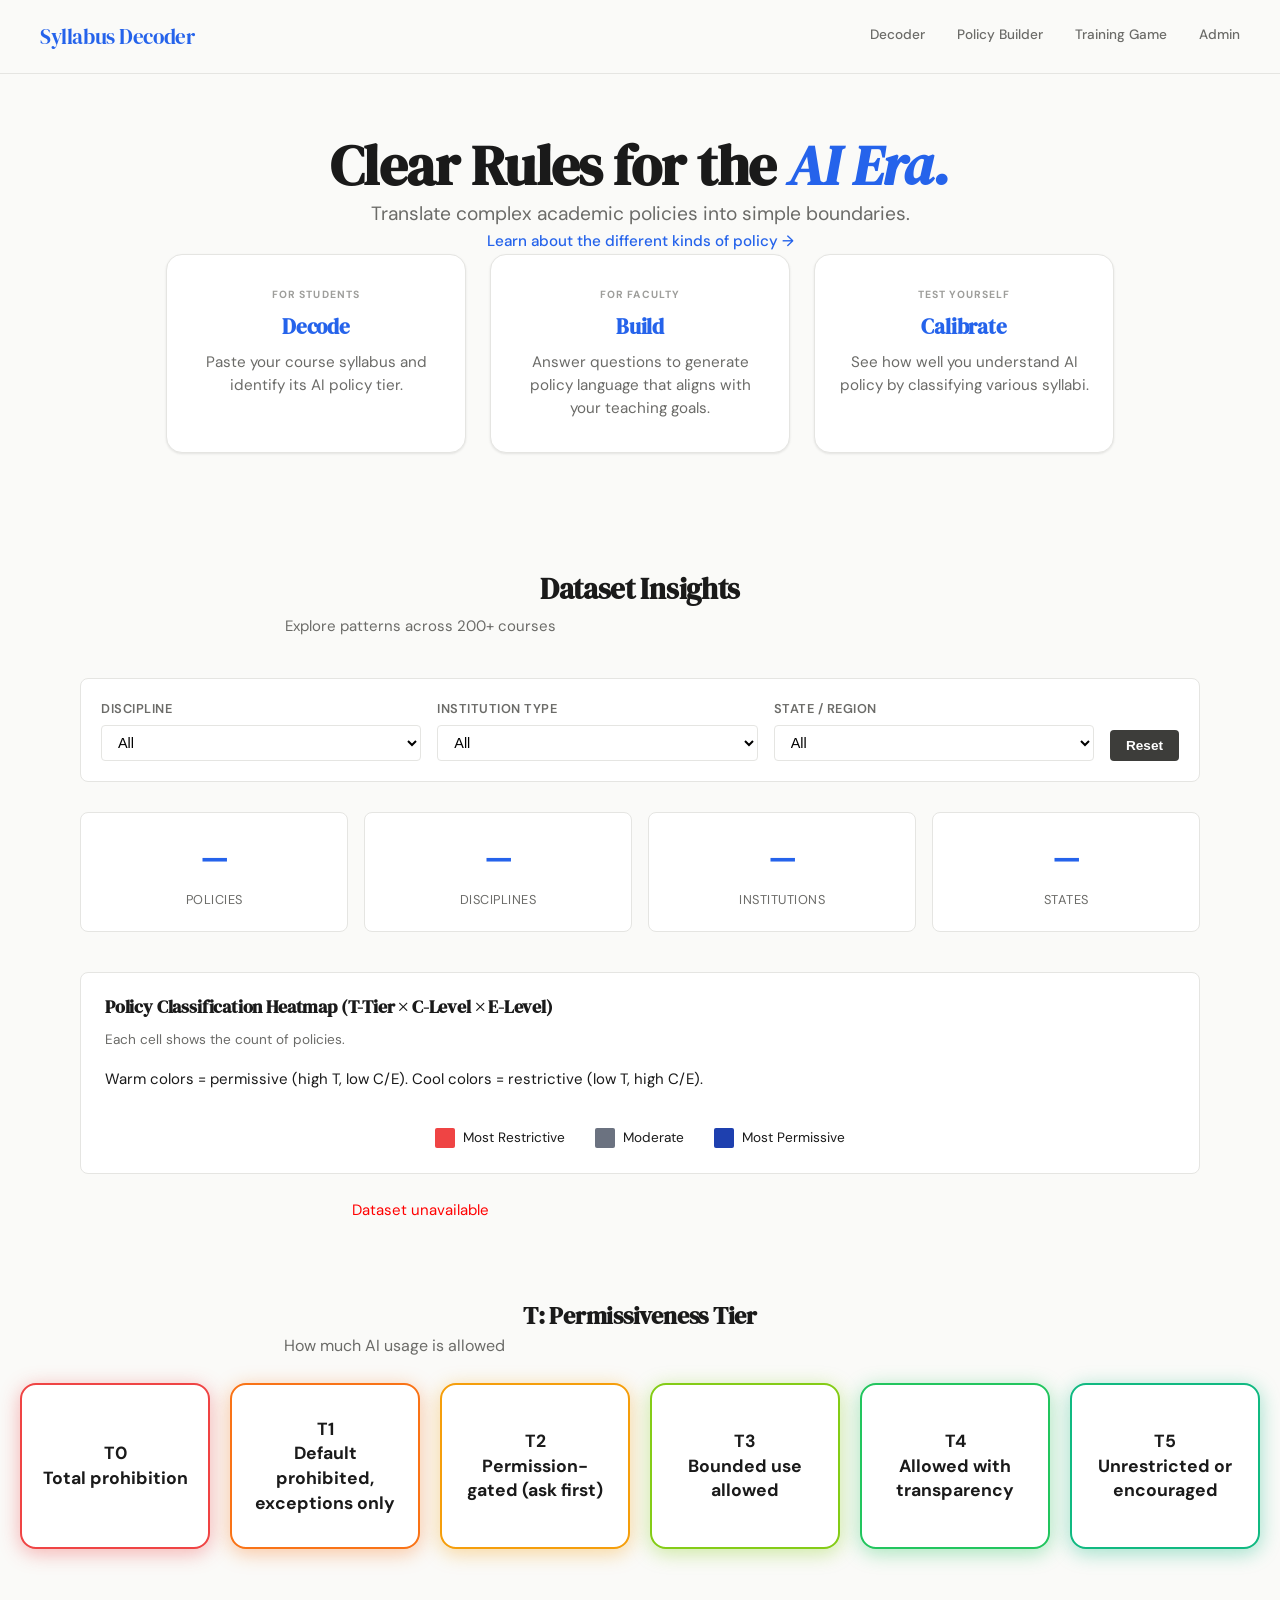
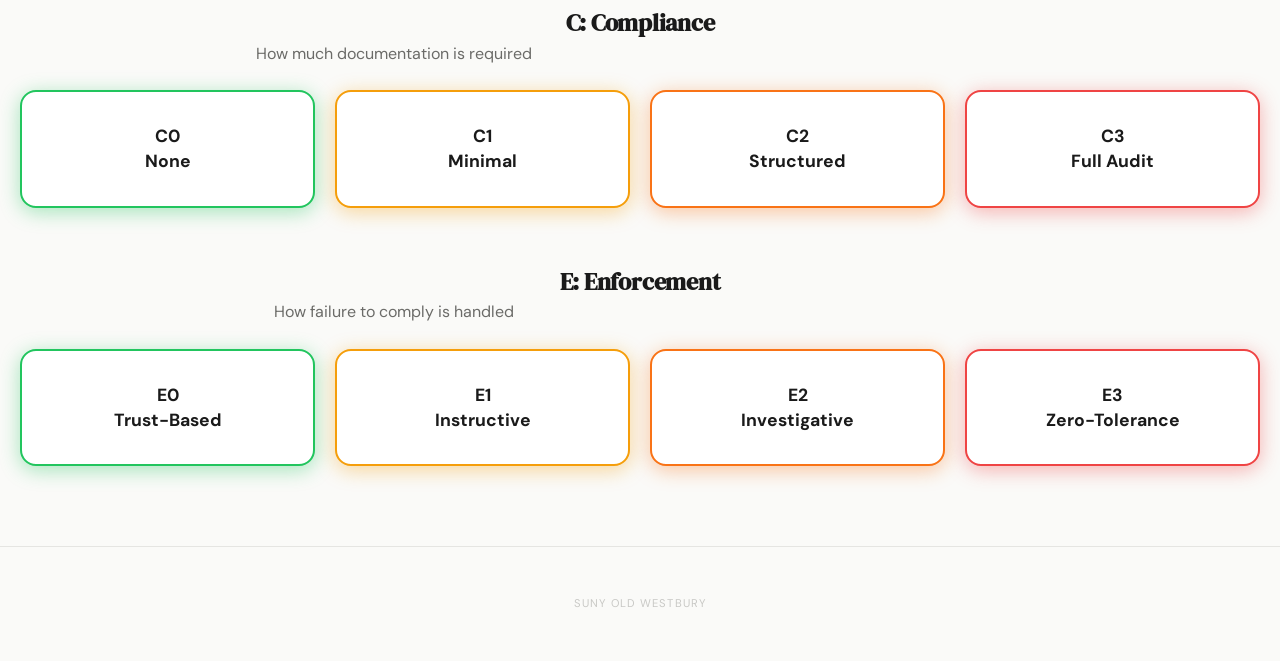
==== templates/index.html @ 7b6df5ec "Update index.html" ====
<!DOCTYPE html>
<html lang="en">
<head>
    <meta charset="UTF-8">
    <meta name="viewport" content="width=device-width, initial-scale=1.0">
    <title>Syllabus Decoder | Home</title>
    <link rel="stylesheet" href="/static/style.css">
    <style>
      .dashboard-section {
        max-width: 1200px;
        margin: 60px auto;
        padding: 0 40px;
      }
      
      .dashboard-header {
        text-align: center;
        margin-bottom: 40px;
      }
      
      .dashboard-header h2 {
        font-size: 1.8rem;
        margin: 0 0 8px 0;
      }
      
      .dashboard-header p {
        color: var(--ink-3);
        margin: 0;
      }
      
      .filters-row {
        display: grid;
        grid-template-columns: 1fr 1fr 1fr auto;
        gap: 16px;
        margin-bottom: 30px;
        background: white;
        padding: 20px;
        border-radius: 8px;
        border: 1px solid var(--border);
      }
      
      @media (max-width: 900px) {
        .filters-row {
          grid-template-columns: 1fr 1fr;
        }
      }
      
      .filter-group {
        display: flex;
        flex-direction: column;
        gap: 6px;
      }
      
      .filter-group label {
        font-size: 0.8rem;
        font-weight: 600;
        color: var(--ink-3);
        text-transform: uppercase;
        letter-spacing: 0.5px;
      }
      
      .filter-group select {
        padding: 8px 12px;
        border: 1px solid var(--border);
        border-radius: 4px;
        font-size: 0.9rem;
        background: white;
      }
      
      .filter-group select:focus {
        outline: none;
        border-color: var(--blue);
      }
      
      .btn-reset {
        padding: 8px 16px;
        background: var(--ink-2);
        color: white;
        border: none;
        border-radius: 4px;
        cursor: pointer;
        font-size: 0.85rem;
        font-weight: 600;
        align-self: flex-end;
      }
      
      .btn-reset:hover {
        opacity: 0.9;
      }
      
      .stats-row {
        display: grid;
        grid-template-columns: repeat(4, 1fr);
        gap: 16px;
        margin-bottom: 40px;
      }
      
      @media (max-width: 900px) {
        .stats-row {
          grid-template-columns: repeat(2, 1fr);
        }
      }
      
      .stat-card {
        background: white;
        border: 1px solid var(--border);
        border-radius: 8px;
        padding: 20px;
        text-align: center;
      }
      
      .stat-value {
        font-size: 2rem;
        font-weight: 700;
        color: var(--blue);
        margin-bottom: 6px;
      }
      
      .stat-label {
        font-size: 0.8rem;
        color: var(--ink-3);
        text-transform: uppercase;
        letter-spacing: 0.5px;
      }
      
      .viz-card {
        background: white;
        border: 1px solid var(--border);
        border-radius: 8px;
        padding: 24px;
        margin-bottom: 24px;
      }
      
      .viz-card h3 {
        font-size: 1.1rem;
        margin: 0 0 12px 0;
        font-weight: 600;
      }
      
      .viz-card p {
        font-size: 0.85rem;
        color: var(--ink-3);
        margin: 0 0 16px 0;
      }
      
      .heatmap-wrapper {
        overflow-x: auto;
      }
      
      .heatmap-table {
        width: 100%;
        border-collapse: collapse;
        font-size: 0.75rem;
      }
      
      .heatmap-table th {
        background: var(--bg-2);
        padding: 12px 8px;
        text-align: center;
        font-weight: 600;
        color: var(--ink-3);
        border: 1px solid var(--border);
      }
      
      .heatmap-table td {
        padding: 10px 8px;
        text-align: center;
        border: 1px solid var(--border);
      }
      
      .heatmap-row-label {
        text-align: left;
        font-weight: 600;
        background: var(--bg-1);
        padding: 10px 12px !important;
      }
      
      .heatmap-cell {
        font-weight: 600;
        color: white;
        cursor: pointer;
        transition: all 0.2s;
        min-width: 50px;
      }
      
      .heatmap-cell:hover {
        opacity: 0.85;
        box-shadow: inset 0 0 0 2px rgba(255,255,255,0.5);
      }
      
      /* Color scale: cold (low T/high E/C) to warm (high T/low E/C) */
      .cell-warm-5 { background: #ef4444; } /* coldest: T0-T1 or E2 or C3 */
      .cell-warm-4 { background: #f97316; }
      .cell-warm-3 { background: #eab308; }
      .cell-warm-2 { background: #84cc16; }
      .cell-warm-1 { background: #22c55e; }
      .cell-neutral { background: #6b7280; } /* Gray: T2-T3, C1-C2, E1 */
      .cell-cool-1 { background: #06b6d4; }
      .cell-cool-2 { background: #0284c7; }
      .cell-cool-3 { background: #4f46e5; }
      .cell-cool-4 { background: #6366f1; }
      .cell-cool-5 { background: #1e40af; } /* warmest: T4-T5 or E0 or C0 */
      
      .legend {
        display: flex;
        justify-content: center;
        gap: 30px;
        margin-top: 20px;
        flex-wrap: wrap;
        font-size: 0.85rem;
      }
      
      .legend-item {
        display: flex;
        align-items: center;
        gap: 8px;
      }
      
      .legend-box {
        width: 20px;
        height: 20px;
        border-radius: 2px;
      }
    </style>
</head>
<body>

  <nav class="main-nav">
    <div class="logo"><a href="/">Syllabus Decoder</a></div>
    <div class="nav-links">
      <a href="/decoder">Decoder</a>
      <a href="/buildsyllabus">Policy Builder</a>
      <a href="/traininggame">Training Game</a>
      <a href="/admin">Admin</a>
    </div>
  </nav>

  <header class="hero-section">
    <h1>Clear Rules for the <span class="highlight">AI Era.</span></h1>
    <p class="hero__subtitle">Translate complex academic policies into simple boundaries.</p>
    <a href="#policy-guide" class="hero__link">Learn about the different kinds of policy →</a></p>

    <nav class="nav-grid">
        <a href="/decoder" class="nav-card">
            <span class="nav-card__label">For Students</span>
            <h3>Decode</h3>
            <p class="nav-card__description">Paste your course syllabus and identify its AI policy tier.</p>
        </a>
        <a href="/builder" class="nav-card">
            <span class="nav-card__label">For Faculty</span>
            <h3>Build</h3>
            <p class="nav-card__description">Answer questions to generate policy language that aligns with your teaching goals.</p>
        </a>
        <a href="/calibrate" class="nav-card">
            <span class="nav-card__label">Test Yourself</span>
            <h3>Calibrate</h3>
            <p class="nav-card__description">See how well you understand AI policy by classifying various syllabi.</p>
        </a>
    </nav>
</header>

  <!-- Dashboard -->
  <section class="dashboard-section">
    <div class="dashboard-header">
      <h2>Dataset Insights</h2>
      <p style="text-align:center">Explore patterns across 200+ courses</p>
    </div>

    <!-- Filters -->
    <div class="filters-row">
      <div class="filter-group">
        <label>Discipline</label>
        <select id="filter-discipline">
          <option value="">All</option>
        </select>
      </div>
      
      <div class="filter-group">
        <label>Institution Type</label>
        <select id="filter-institution">
          <option value="">All</option>
        </select>
      </div>
      
      <div class="filter-group">
        <label>State / Region</label>
        <select id="filter-location">
          <option value="">All</option>
        </select>
      </div>
      
      <button class="btn-reset" onclick="resetFilters()">Reset</button>
    </div>

    <!-- Stats -->
    <div class="stats-row">
      <div class="stat-card">
        <div class="stat-value" id="stat-total">—</div>
        <div class="stat-label">Policies</div>
      </div>
      <div class="stat-card">
        <div class="stat-value" id="stat-disciplines">—</div>
        <div class="stat-label">Disciplines</div>
      </div>
      <div class="stat-card">
        <div class="stat-value" id="stat-institutions">—</div>
        <div class="stat-label">Institutions</div>
      </div>
      <div class="stat-card">
        <div class="stat-value" id="stat-locations">—</div>
        <div class="stat-label">States</div>
      </div>
    </div>

    <!-- Main Heatmap -->
    <div class="viz-card">
      <h3>Policy Classification Heatmap (T-Tier × C-Level × E-Level)</h3>
      <p>Each cell shows the count of policies. </p>
        Warm colors = permissive (high T, low C/E). Cool colors = restrictive (low T, high C/E).</p>
      <div class="heatmap-wrapper">
        <table class="heatmap-table" id="main-heatmap">
          <thead>
            <tr id="heatmap-header"></tr>
          </thead>
          <tbody id="heatmap-body"></tbody>
        </table>
      </div>
      <div class="legend">
        <div class="legend-item">
          <div class="legend-box" style="background: #ef4444;"></div>
          <span>Most Restrictive</span>
        </div>
        <div class="legend-item">
          <div class="legend-box" style="background: #6b7280;"></div>
          <span>Moderate</span>
        </div>
        <div class="legend-item">
          <div class="legend-box" style="background: #1e40af;"></div>
          <span>Most Permissive</span>
        </div>
      </div>
    </div>
  </section>

  <section id="policy-guide" class="dashboard-section" style="max-width: 1300px; margin: 80px auto; padding: 0 20px;">
    
    <div class="guide-row-header">
        <h3>T: Permissiveness Tier</h3>
        <p style="text-align:center">How much AI usage is allowed</p>
    </div>
    <div class="glow-card-row row-6" id="row-t" onclick="toggleRow('row-t')">
        <div class="glow-card" style="--glow-color: rgba(239, 68, 68, 0.4); --border-color: #ef4444;">
            <div class="glow-card__title">T0<br>Total prohibition</div>
            <div class="glow-card__content">AI use is banned (or functionally banned) for the course or for all relevant work.</div>
        </div>
        <div class="glow-card" style="--glow-color: rgba(249, 115, 22, 0.4); --border-color: #f97316;">
            <div class="glow-card__title">T1<br>Default prohibited, exceptions only</div>
            <div class="glow-card__content">AI is not allowed unless explicitly permitted for a specific assignment or scenario.</div>
        </div>
        <div class="glow-card" style="--glow-color: rgba(245, 158, 11, 0.4); --border-color: #f59e0b;">
            <div class="glow-card__title">T2<br>Permission-gated (ask first)</div>
            <div class="glow-card__content">AI may be allowed, but students must get prior instructor approval (case-by-case).</div>
        </div>
        <div class="glow-card" style="--glow-color: rgba(132, 204, 22, 0.4); --border-color: #84cc16;">
            <div class="glow-card__title">T3<br>Bounded use allowed</div>
            <div class="glow-card__content">AI allowed for limited support (brainstorming, outlining, clarity, proofreading), but not to "do the work."</div>
        </div>
        <div class="glow-card" style="--glow-color: rgba(34, 197, 94, 0.4); --border-color: #22c55e;">
            <div class="glow-card__title">T4<br>Allowed with transparency</div>
            <div class="glow-card__content">AI is allowed to generate content, including on graded work, if it is properly disclosed and documented.</div>
        </div>
        <div class="glow-card" style="--glow-color: rgba(16, 185, 129, 0.4); --border-color: #10b981;">
            <div class="glow-card__title">T5<br>Unrestricted or encouraged</div>
            <div class="glow-card__content">Use of generative AI on any task is welcomed or mandatory, with constraints limited to responsibility and honesty.</div>
        </div>
    </div>

    <div class="guide-row-header">
        <h3>C: Compliance</h3>
        <p style="text-align:center">How much documentation is required</p>
    </div>
    <div class="glow-card-row row-4" id="row-c" onclick="toggleRow('row-c')">
        <div class="glow-card" style="--glow-color: rgba(34, 197, 94, 0.4); --border-color: #22c55e;">
            <div class="glow-card__title">C0<br>None</div>
            <div class="glow-card__content">No requirement to disclose or cite AI use.</div>
        </div>
        <div class="glow-card" style="--glow-color: rgba(245, 158, 11, 0.4); --border-color: #f59e0b;">
            <div class="glow-card__title">C1<br>Minimal</div>
            <div class="glow-card__content">Brief mention of AI use is required, but no specific citation format is mandated.</div>
        </div>
        <div class="glow-card" style="--glow-color: rgba(249, 115, 22, 0.4); --border-color: #f97316;">
            <div class="glow-card__title">C2<br>Structured</div>
            <div class="glow-card__content">Formal citation (APA/MLA) and specific attribution of AI's role is required.</div>
        </div>
        <div class="glow-card" style="--glow-color: rgba(239, 68, 68, 0.4); --border-color: #ef4444;">
            <div class="glow-card__title">C3<br>Full Audit</div>
            <div class="glow-card__content">Requires submission of prompt logs, drafts, and comprehensive reflections on AI use.</div>
        </div>
    </div>

    <div class="guide-row-header">
        <h3>E: Enforcement</h3>
        <p style="text-align:center">How failure to comply is handled</p>
    </div>
    <div class="glow-card-row row-4" id="row-e" onclick="toggleRow('row-e')">
        <div class="glow-card" style="--glow-color: rgba(34, 197, 94, 0.4); --border-color: #22c55e;">
            <div class="glow-card__title">E0<br>Trust-Based</div>
            <div class="glow-card__content">Relies on student integrity; no explicit mention of monitoring or detection tools.</div>
        </div>
        <div class="glow-card" style="--glow-color: rgba(245, 158, 11, 0.4); --border-color: #f59e0b;">
            <div class="glow-card__title">E1<br>Instructive</div>
            <div class="glow-card__content">Warns about AI hallucinations and the general risks of academic dishonesty.</div>
        </div>
        <div class="glow-card" style="--glow-color: rgba(249, 115, 22, 0.4); --border-color: #f97316;">
            <div class="glow-card__title">E2<br>Investigative</div>
            <div class="glow-card__content">Explicitly mentions that AI detectors, manual audits, or version history will be used.</div>
        </div>
        <div class="glow-card" style="--glow-color: rgba(239, 68, 68, 0.4); --border-color: #ef4444;">
            <div class="glow-card__title">E3<br>Zero-Tolerance</div>
            <div class="glow-card__content">Automatic referral to the student conduct office for any suspected violation.</div>
        </div>
    </div>

</section>

<script>
function toggleRow(id) {
    // Toggles the expansion state on the clicked row
    document.getElementById(id).classList.toggle('is-expanded');
}
</script>

  <footer>
    SUNY Old Westbury
  </footer>

  <script>
    let allData = [];
    let filteredData = [];

    // Normalize discipline names
    function normalizeDiscipline(d) {
      if (!d) return '';
      const lower = d.toLowerCase();
      if (lower.includes('writing')) return 'Writing';
      return d;
    }

    async function loadData() {
      try {
        const res = await fetch('/api/decoder/entries');
        if (!res.ok) throw new Error('Failed to load');
        allData = await res.json();
        // Normalize disciplines
        allData = allData.map(d => ({
          ...d,
          discipline: normalizeDiscipline(d.discipline)
        }));
        filteredData = [...allData];
        
        populateFilters();
        updateStats();
        renderHeatmap();
      } catch (e) {
        console.error('Error:', e);
        document.querySelector('.dashboard-section').innerHTML += 
          '<p style="color:red;text-align:center;">Dataset unavailable</p>';
      }
    }

    function populateFilters() {
      const disciplines = [...new Set(allData.map(d => d.discipline).filter(Boolean))].sort();
      const institutions = [...new Set(allData.map(d => d.institution_type).filter(Boolean))].sort();
      const locations = [...new Set(allData.map(d => d.state_region).filter(Boolean))].sort();

      disciplines.forEach(d => {
        const opt = document.createElement('option');
        opt.value = d;
        opt.textContent = d;
        document.getElementById('filter-discipline').appendChild(opt);
      });

      institutions.forEach(i => {
        const opt = document.createElement('option');
        opt.value = i;
        opt.textContent = i;
        document.getElementById('filter-institution').appendChild(opt);
      });

      locations.forEach(l => {
        const opt = document.createElement('option');
        opt.value = l;
        opt.textContent = l;
        document.getElementById('filter-location').appendChild(opt);
      });

      document.getElementById('filter-discipline').addEventListener('change', applyFilters);
      document.getElementById('filter-institution').addEventListener('change', applyFilters);
      document.getElementById('filter-location').addEventListener('change', applyFilters);
    }

    function applyFilters() {
      const disc = document.getElementById('filter-discipline').value;
      const inst = document.getElementById('filter-institution').value;
      const loc = document.getElementById('filter-location').value;

      filteredData = allData.filter(d => {
        return (disc === '' || d.discipline === disc) &&
               (inst === '' || d.institution_type === inst) &&
               (loc === '' || d.state_region === loc);
      });

      updateStats();
      renderHeatmap();
    }

    function resetFilters() {
      document.getElementById('filter-discipline').value = '';
      document.getElementById('filter-institution').value = '';
      document.getElementById('filter-location').value = '';
      filteredData = [...allData];
      updateStats();
      renderHeatmap();
    }

    function updateStats() {
      document.getElementById('stat-total').textContent = filteredData.length;
      document.getElementById('stat-disciplines').textContent = new Set(filteredData.map(d => d.discipline).filter(Boolean)).size;
      document.getElementById('stat-institutions').textContent = new Set(filteredData.map(d => d.institution).filter(Boolean)).size;
      document.getElementById('stat-locations').textContent = new Set(filteredData.map(d => d.state_region).filter(Boolean)).size;
    }

    function colorizeCell(tTier, cLevel, eLevel, count) {
      if (count === 0) return 'cell-neutral';
      
      // Calculate permissiveness score
      // High T (4-5) + High C (2-3) + High E (1-2) = warm
      // Low T (0-1) + Low C (0-1) + Low E (0) = cool
      
      const tValue = parseInt(tTier[1]); // 0-5
      const cValue = parseInt(cLevel[1]); // 0-3
      const eValue = parseInt(eLevel[1]); // 0-2
      
      const score = -tValue + cValue + eValue; // Range: -5 to 10
      
      if (score >= 7) return 'cell-warm-5';
      if (score >= 4) return 'cell-warm-4';
      if (score >= 2) return 'cell-warm-3';
      if (score >= 0) return 'cell-warm-2';
      if (score >= -2) return 'cell-warm-1';
      if (score >= -4) return 'cell-neutral';
      if (score >= -6) return 'cell-cool-1';
      if (score >= -8) return 'cell-cool-2';
      if (score >= -10) return 'cell-cool-3';
      return 'cell-cool-5';
    }

    function renderHeatmap() {
      const tiers = ['T0', 'T1', 'T2', 'T3', 'T4', 'T5'];
      const cLevels = ['C0', 'C1', 'C2', 'C3'];
      const eLevels = ['E0', 'E1', 'E2'];

      // Build matrix: key = "T0-C0-E0", value = count
      const matrix = {};
      
      tiers.forEach(t => {
        cLevels.forEach(c => {
          eLevels.forEach(e => {
            const key = `${t}-${c}-${e}`;
            matrix[key] = 0;
          });
        });
      });

      filteredData.forEach(d => {
        const key = `${d.tier_id}-${d.compliance_id}-${d.enforcement_id}`;
        if (matrix[key] !== undefined) {
          matrix[key]++;
        }
      });

      // Build header
      const header = document.getElementById('heatmap-header');
      let headerHtml = '<th style="text-align:left; width:100px;">T-Tier</th>';
      cLevels.forEach(c => {
        eLevels.forEach(e => {
          headerHtml += `<th>${c}<br>${e}</th>`;
        });
      });
      header.innerHTML = headerHtml;

      // Build rows (one per T-tier)
      const body = document.getElementById('heatmap-body');
      let bodyHtml = '';
      
      tiers.forEach(t => {
        let row = `<td class="heatmap-row-label">${t}</td>`;
        cLevels.forEach(c => {
          eLevels.forEach(e => {
            const key = `${t}-${c}-${e}`;
            const count = matrix[key];
            const colorClass = colorizeCell(t, c, e, count);
            row += `<td class="heatmap-cell ${colorClass}" title="${t} × ${c} × ${e}: ${count} policies">${count}</td>`;
          });
        });
        bodyHtml += `<tr>${row}</tr>`;
      });

      body.innerHTML = bodyHtml;
    }

    loadData();
  </script>

</body>
</html>
---- static/style.css ----
@import url('https://fonts.googleapis.com/css2?family=DM+Sans:ital,opsz,wght@0,9..40,300;0,9..40,400;0,9..40,500;0,9..40,600;0,9..40,700;1,9..40,400&family=DM+Serif+Display:ital@0;1&display=swap');



:root {
  /* color palette */
  --canvas:       #FAFAF8;
  --surface:      #FFFFFF;
  --surface-2:    #F4F4F1;
  --surface-3:    #EBEBE8;

  --ink:          #1A1A1A;
  --ink-2:        #3D3D3A;
  --ink-3:        #6B6B68;
  --ink-4:        #9E9E9B;
  --ink-5:        #C8C8C5;

  --blue:         #2563EB;
  --blue-hover:   #1D4ED8;
  --blue-light:   #EFF6FF;
  --blue-mid:     #BFDBFE;

  --amber:        #D97706;
  --amber-light:  #FFFBEB;
  --amber-mid:    #FDE68A;

  --green:        #059669;
  --green-light:  #ECFDF5;

  --red:          #DC2626;
  --red-light:    #FEF2F2;

  --border:       #E5E5E2;
  --border-2:     #D0D0CD;

  /* typography */
  --font-body:    'DM Sans', system-ui, sans-serif;
  --font-display: 'DM Serif Display', Georgia, serif;

  /* space scale */
  --space-1:  4px;
  --space-2:  8px;
  --space-3:  12px;
  --space-4:  16px;
  --space-5:  20px;
  --space-6:  24px;
  --space-8:  32px;
  --space-10: 40px;
  --space-12: 48px;
  --space-16: 64px;


  --r-sm:   6px;
  --r-md:   10px;
  --r-lg:   16px;
  --r-xl:   24px;
  --r-2xl:  32px;
  --r-full: 9999px;


  --shadow-sm:  0 1px 3px rgba(0,0,0,0.06), 0 1px 2px rgba(0,0,0,0.04);
  --shadow-md:  0 4px 12px rgba(0,0,0,0.08), 0 2px 4px rgba(0,0,0,0.04);
  --shadow-lg:  0 12px 32px rgba(0,0,0,0.10), 0 4px 8px rgba(0,0,0,0.05);
  --shadow-blue: 0 8px 24px rgba(37,99,235,0.18);

  /* transitions */
  --ease: cubic-bezier(0.16, 1, 0.3, 1);
  --t-fast:   150ms;
  --t-mid:    250ms;
  --t-slow:   400ms;
}



*, *::before, *::after {
  box-sizing: border-box;
  margin: 0;
  padding: 0;
}

html {
  scroll-behavior: smooth;
  -webkit-text-size-adjust: 100%;
}

body {
  font-family: var(--font-body);
  font-size: 15px;
  line-height: 1.6;
  color: var(--ink);
  background-color: var(--canvas);
  -webkit-font-smoothing: antialiased;
  -moz-osx-font-smoothing: grayscale;
}

/* fonts/typography */

h1, h2, h3, h4 {
  font-family: var(--font-display);
  line-height: 1.15;
  color: var(--ink);
  letter-spacing: -0.01em;
}

h1 { font-size: clamp(2rem, 5vw, 3.5rem); }
h2 { font-size: clamp(1.5rem, 3vw, 2.25rem); }
h3 { font-size: clamp(1.2rem, 2vw, 1.5rem); }
h4 { font-size: 1.1rem; }

/* Accentinside headings */
h1 .accent, h2 .accent, h3 .accent {
  color: var(--blue);
  font-style: italic;
}

p {
  color: var(--ink-3);
  max-width: 68ch;
}

a {
  color: var(--blue);
  text-decoration: none;
  transition: color var(--t-fast) var(--ease);
}
a:hover { color: var(--blue-hover); }

/* layots */

.container {
  width: 100%;
  max-width: 1120px;
  margin-left: auto;
  margin-right: auto;
  padding-left: var(--space-6);
  padding-right: var(--space-6);
}

.container--narrow {
  max-width: 720px;
  margin-left: auto;
  margin-right: auto;
  padding-left: var(--space-6);
  padding-right: var(--space-6);
}

.grid-2 {
  display: grid;
  grid-template-columns: 1fr 1fr;
  gap: var(--space-8);
}

.grid-3 {
  display: grid;
  grid-template-columns: repeat(3, 1fr);
  gap: var(--space-6);
}

@media (max-width: 900px) {
  .grid-2 { grid-template-columns: 1fr; }
  .grid-3 { grid-template-columns: 1fr 1fr; }
}
@media (max-width: 600px) {
  .grid-3 { grid-template-columns: 1fr; }
}

/* navigation */

.nav {
  display: flex;
  justify-content: space-between;
  align-items: center;
  padding: var(--space-5) var(--space-10);
  background: rgba(250, 250, 248, 0.90);
  backdrop-filter: blur(12px);
  -webkit-backdrop-filter: blur(12px);
  border-bottom: 1px solid var(--border);
  position: sticky;
  top: 0;
  z-index: 100;
}

.nav__brand {
  font-family: var(--font-display);
  font-size: 1.3rem;
  color: var(--blue);
  font-weight: 400;
  letter-spacing: -0.02em;
  text-decoration: none;
}

.nav__links {
  display: flex;
  gap: var(--space-8);
  list-style: none;
  align-items: center;
}

.nav__links a {
  font-size: 0.85rem;
  font-weight: 500;
  color: var(--ink-3);
  text-decoration: none;
  padding-bottom: 2px;
  border-bottom: 2px solid transparent;
  transition: color var(--t-fast), border-color var(--t-fast);
}

.nav__links a:hover {
  color: var(--ink);
}

.nav__links a.active {
  color: var(--blue);
  border-bottom-color: var(--blue);
}

/* pg header */

.page-header {
  background: var(--surface-2);
  border-bottom: 1px solid var(--border);
  padding: var(--space-12) 0;
}

.page-header__eyebrow {
  display: inline-flex;
  align-items: center;
  gap: var(--space-2);
  font-size: 0.7rem;
  font-weight: 700;
  letter-spacing: 0.12em;
  text-transform: uppercase;
  color: var(--blue);
  margin-bottom: var(--space-3);
}

.page-header h1 { margin-bottom: var(--space-2); }
.page-header p  { font-size: 1.05rem; }

/* Cards */

.card {
  background: var(--surface);
  border: 1px solid var(--border);
  border-radius: var(--r-xl);
  padding: var(--space-8);
  box-shadow: var(--shadow-sm);
  transition: box-shadow var(--t-mid) var(--ease), transform var(--t-mid) var(--ease);
}

.card:hover {
  box-shadow: var(--shadow-md);
  transform: translateY(-2px);
}

.card--flat { box-shadow: none; }
.card--flat:hover { box-shadow: var(--shadow-sm); transform: none; }

.card--bordered {
  border: 1.5px solid var(--border-2);
}

.card--blue-top {
  border-top: 3px solid var(--blue);
}

/* BUTTONS */

.btn {
  display: inline-flex;
  align-items: center;
  justify-content: center;
  gap: var(--space-2);
  font-family: var(--font-body);
  font-size: 0.875rem;
  font-weight: 600;
  line-height: 1;
  padding: 12px 24px;
  border-radius: var(--r-lg);
  border: none;
  cursor: pointer;
  text-decoration: none;
  transition:
    background var(--t-fast) var(--ease),
    color var(--t-fast) var(--ease),
    box-shadow var(--t-fast) var(--ease),
    transform var(--t-fast) var(--ease);
  white-space: nowrap;
}

.btn:active { transform: scale(0.98); }

.btn--primary {
  background: var(--blue);
  color: #fff;
  box-shadow: var(--shadow-blue);
}
.btn--primary:hover {
  background: var(--blue-hover);
  color: #fff;
  box-shadow: 0 12px 32px rgba(37,99,235,0.25);
}

.btn--outline {
  background: transparent;
  color: var(--blue);
  border: 2px solid var(--blue);
}
.btn--outline:hover {
  background: var(--blue-light);
  color: var(--blue-hover);
}

.btn--ghost {
  background: transparent;
  color: var(--ink-3);
  border: 1.5px solid var(--border-2);
}
.btn--ghost:hover {
  background: var(--surface-2);
  color: var(--ink);
}

.btn--dark {
  background: var(--ink);
  color: #fff;
}
.btn--dark:hover { background: var(--ink-2); color: #fff; }

.btn--sm { padding: 8px 16px; font-size: 0.8rem; border-radius: var(--r-md); }
.btn--lg { padding: 16px 32px; font-size: 1rem; border-radius: var(--r-xl); }
.btn--full { width: 100%; }

.btn:disabled {
  opacity: 0.5;
  cursor: not-allowed;
  transform: none;
}

/* form elements */

.form-group {
  display: flex;
  flex-direction: column;
  gap: var(--space-2);
}

.form-label {
  font-size: 0.7rem;
  font-weight: 700;
  letter-spacing: 0.1em;
  text-transform: uppercase;
  color: var(--ink-4);
}

.form-input,
.form-textarea,
.form-select {
  font-family: var(--font-body);
  font-size: 0.9rem;
  color: var(--ink);
  background: var(--surface-2);
  border: 1.5px solid var(--border);
  border-radius: var(--r-lg);
  padding: 12px 16px;
  width: 100%;
  outline: none;
  transition:
    border-color var(--t-fast) var(--ease),
    box-shadow var(--t-fast) var(--ease),
    background var(--t-fast) var(--ease);
  appearance: none;
}

.form-input:focus,
.form-textarea:focus,
.form-select:focus {
  border-color: var(--blue);
  background: var(--surface);
  box-shadow: 0 0 0 3px rgba(37,99,235,0.12);
}

.form-input::placeholder,
.form-textarea::placeholder {
  color: var(--ink-5);
}

.form-textarea {
  resize: vertical;
  min-height: 140px;
  line-height: 1.6;
}

.form-select {
  background-image: url("data:image/svg+xml,%3Csvg xmlns='http://www.w3.org/2000/svg' width='16' height='16' viewBox='0 0 24 24' fill='none' stroke='%236B6B68' stroke-width='2'%3E%3Cpath d='M6 9l6 6 6-6'/%3E%3C/svg%3E");
  background-repeat: no-repeat;
  background-position: right 12px center;
  padding-right: 40px;
  cursor: pointer;
}

/* tier badges */

.badge {
  display: inline-flex;
  align-items: center;
  font-size: 0.65rem;
  font-weight: 800;
  letter-spacing: 0.08em;
  text-transform: uppercase;
  padding: 3px 8px;
  border-radius: var(--r-md);
}

.badge--blue   { background: var(--blue-light);  color: var(--blue); }
.badge--green  { background: var(--green-light);  color: var(--green); }
.badge--amber  { background: var(--amber-light);  color: var(--amber); }
.badge--red    { background: var(--red-light);    color: var(--red); }
.badge--ghost  { background: var(--surface-2);    color: var(--ink-3); border: 1px solid var(--border); }

/* Tier-specific colors */
.tier-T0 { background: #FEF2F2; color: #991B1B; }
.tier-T1 { background: #FFF7ED; color: #9A3412; }
.tier-T2 { background: var(--surface-2); color: var(--ink-3); }
.tier-T3 { background: #EFF6FF; color: #1D4ED8; }
.tier-T4 { background: #F0FDF4; color: #166534; }
.tier-T5 { background: #F5F3FF; color: #5B21B6; }

/* stat indiscators */

.status {
  display: inline-flex;
  align-items: center;
  gap: 6px;
  font-size: 0.8rem;
  font-weight: 500;
}

.status::before {
  content: '';
  display: inline-block;
  width: 7px;
  height: 7px;
  border-radius: 50%;
}

.status--verified { color: var(--green); }
.status--verified::before { background: var(--green); }

.status--pending { color: var(--amber); }
.status--pending::before { background: var(--amber); }

.status--flagged { color: var(--red); }
.status--flagged::before { background: var(--red); }

/* Alert & Message Boxes  */

.alert {
  display: flex;
  align-items: flex-start;
  gap: var(--space-3);
  padding: var(--space-4) var(--space-5);
  border-radius: var(--r-lg);
  font-size: 0.875rem;
  line-height: 1.5;
}

.alert--error   { background: var(--red-light);   color: #991B1B; border: 1px solid #FECACA; }
.alert--warning { background: var(--amber-light);  color: #92400E; border: 1px solid var(--amber-mid); }
.alert--success { background: var(--green-light);  color: #064E3B; border: 1px solid #A7F3D0; }
.alert--info    { background: var(--blue-light);   color: #1E40AF; border: 1px solid var(--blue-mid); }

/* tables */



.table-wrap {
  width: 100%;
  max-height: 500px; /* Adjust  */
  overflow-y: auto;  /* Enable vertical scroll */
  overflow-x: auto;  /*  horizontal scroll for small screens */
  border: 1px solid var(--border);
  border-radius: var(--radius-md);
  box-shadow: var(--shadow-sm);
}

.admin-table thead th {
  position: sticky;
  top: 0;
  z-index: 10;
  background-color: var(--surface-2); /*  background to cover scrolling text */
  box-shadow: inset 0 -1px 0 var(--border); /* Visual separator for the header */
}

table {
  width: 100%;
  border-collapse: collapse;
  font-size: 0.875rem;
  background: var(--surface);
}

thead {
  background: var(--surface-2);
  border-bottom: 1px solid var(--border);
}

thead th {
  font-size: 0.65rem;
  font-weight: 700;
  letter-spacing: 0.1em;
  text-transform: uppercase;
  color: var(--ink-4);
  padding: 14px 20px;
  text-align: left;
  white-space: nowrap;
}

tbody tr {
  border-bottom: 1px solid var(--surface-2);
  transition: background var(--t-fast);
}
tbody tr:last-child { border-bottom: none; }
tbody tr:hover { background: var(--surface-2); }

tbody td {
  padding: 14px 20px;
  color: var(--ink-2);
  vertical-align: middle;
}

.td-mono {
  font-family: 'SF Mono', 'Fira Code', monospace;
  font-size: 0.8rem;
  color: var(--ink-4);
}

/* Progress Bar */

.progress-bar {
  width: 100%;
  height: 4px;
  background: var(--surface-3);
  border-radius: var(--r-full);
  overflow: hidden;
}

.progress-bar__fill {
  height: 100%;
  background: var(--blue);
  border-radius: var(--r-full);
  transition: width var(--t-slow) var(--ease);
}

.progress-meta {
  display: flex;
  justify-content: space-between;
  align-items: center;
  font-size: 0.7rem;
  font-weight: 600;
  letter-spacing: 0.1em;
  text-transform: uppercase;
  color: var(--ink-4);
  margin-bottom: var(--space-2);
}

/* */

.option-card {
  display: flex;
  align-items: flex-start;
  gap: var(--space-4);
  padding: var(--space-5);
  border: 1.5px solid var(--border);
  border-radius: var(--r-lg);
  cursor: pointer;
  transition:
    border-color var(--t-fast) var(--ease),
    background var(--t-fast) var(--ease),
    box-shadow var(--t-fast) var(--ease);
}

.option-card:hover {
  border-color: var(--blue-mid);
  background: var(--blue-light);
}

.option-card input[type="radio"] {
  width: 18px;
  height: 18px;
  margin-top: 1px;
  accent-color: var(--blue);
  flex-shrink: 0;
  cursor: pointer;
}

.option-card:has(input:checked) {
  border-color: var(--blue);
  background: var(--blue-light);
  box-shadow: 0 0 0 3px rgba(37,99,235,0.10);
}

.option-card__title {
  font-size: 0.9rem;
  font-weight: 600;
  color: var(--ink);
  margin-bottom: 2px;
}

.option-card__desc {
  font-size: 0.8rem;
  color: var(--ink-3);
  line-height: 1.5;
}

/* Stat Tiles  */

.stat-tile {
  background: var(--surface);
  border: 1px solid var(--border);
  border-radius: var(--r-lg);
  padding: var(--space-5);
  text-align: center;
  box-shadow: var(--shadow-sm);
}

.stat-tile__label {
  font-size: 0.65rem;
  font-weight: 700;
  letter-spacing: 0.12em;
  text-transform: uppercase;
  color: var(--ink-4);
  margin-bottom: var(--space-1);
}

.stat-tile__value {
  font-family: var(--font-display);
  font-size: 2.5rem;
  color: var(--ink-5);
  line-height: 1;
}

.stat-tile__value.filled {
  color: var(--blue);
}

.stat-tile__sub {
  font-size: 0.7rem;
  color: var(--ink-4);
  margin-top: var(--space-1);
}



@keyframes spin {
  to { transform: rotate(360deg); }
}
.spinner {
  display: inline-block;
  width: 18px;
  height: 18px;
  border: 2px solid rgba(255,255,255,0.3);
  border-top-color: #fff;
  border-radius: 50%;
  animation: spin 0.7s linear infinite;
  flex-shrink: 0;
}
.spinner--blue {
  border-color: var(--blue-mid);
  border-top-color: var(--blue);
}

/* Page Animations */

@keyframes fadeUp {
  from { opacity: 0; transform: translateY(16px); }
  to   { opacity: 1; transform: translateY(0); }
}

.fade-up {
  animation: fadeUp var(--t-slow) var(--ease) both;
}

.fade-up--1 { animation-delay: 80ms; }
.fade-up--2 { animation-delay: 160ms; }
.fade-up--3 { animation-delay: 240ms; }
.fade-up--4 { animation-delay: 320ms; }

/* Footer */

.footer {
  text-align: center;
  padding: var(--space-12) var(--space-6);
  border-top: 1px solid var(--border);
  color: var(--ink-5);
  font-size: 0.7rem;
  letter-spacing: 0.1em;
  text-transform: uppercase;
}



.hidden  { display: none !important; }
.sr-only { position: absolute; width: 1px; height: 1px; overflow: hidden; clip: rect(0,0,0,0); }

.text-center { text-align: center; }
.text-right  { text-align: right; }

.text-blue   { color: var(--blue); }
.text-muted  { color: var(--ink-4); }
.text-sm     { font-size: 0.875rem; }
.text-xs     { font-size: 0.75rem; }

.font-display { font-family: var(--font-display); }
.font-mono    { font-family: 'SF Mono', 'Fira Code', monospace; }

.mt-2  { margin-top: var(--space-2); }
.mt-4  { margin-top: var(--space-4); }
.mt-6  { margin-top: var(--space-6); }
.mt-8  { margin-top: var(--space-8); }
.mt-12 { margin-top: var(--space-12); }

.mb-2  { margin-bottom: var(--space-2); }
.mb-4  { margin-bottom: var(--space-4); }
.mb-6  { margin-bottom: var(--space-6); }
.mb-8  { margin-bottom: var(--space-8); }

.gap-4 { gap: var(--space-4); }
.gap-6 { gap: var(--space-6); }

.flex         { display: flex; }
.flex-col     { flex-direction: column; }
.items-center { align-items: center; }
.justify-between { justify-content: space-between; }
.flex-wrap    { flex-wrap: wrap; }

.w-full { width: 100%; }


::-webkit-scrollbar       { width: 6px; height: 6px; }
::-webkit-scrollbar-track { background: transparent; }
::-webkit-scrollbar-thumb { background: var(--border-2); border-radius: 99px; }
::-webkit-scrollbar-thumb:hover { background: var(--ink-4); }

@media (max-width: 768px) {
  .nav {
    padding: var(--space-4) var(--space-6);
  }
  .nav__links {
    display: none;  /* add a hamburger menu */
  }
  .page-header {
    padding: var(--space-8) 0;
  }
}

@media (max-width: 480px) {
  body { font-size: 14px; }
  .btn--lg { padding: 13px 24px; }
}


/* Page-Specific Styles  */

/* MAIN NAVIGATION */
.main-nav {
  display: flex;
  justify-content: space-between;
  align-items: center;
  padding: var(--space-5) var(--space-10);
  background: rgba(250, 250, 248, 0.95);
  backdrop-filter: blur(12px);
  -webkit-backdrop-filter: blur(12px);
  border-bottom: 1px solid var(--border);
  position: sticky;
  top: 0;
  z-index: 100;
}

.main-nav .logo {
  font-family: var(--font-display);
  font-size: 1.3rem;
  color: var(--blue);
  font-weight: 400;
  letter-spacing: -0.02em;
  text-decoration: none;
}

.main-nav .logo a {
  color: var(--blue);
  text-decoration: none;
}

.nav-links {
  display: flex;
  gap: var(--space-8);
  list-style: none;
  align-items: center;
}

.nav-links a {
  font-size: 0.85rem;
  font-weight: 500;
  color: var(--ink-3);
  text-decoration: none;
  padding-bottom: 2px;
  border-bottom: 2px solid transparent;
  transition: color var(--t-fast), border-color var(--t-fast);
}

.nav-links a:hover {
  color: var(--ink);
  border-bottom-color: var(--blue);
}

.score-display {
  font-size: 0.9rem;
  font-weight: 600;
  color: var(--ink-2);
}

.highlight {
  color: var(--blue);
  font-style: italic;
}

/* Hamburger Menu */
.hamburger {
  display: none;
  flex-direction: column;
  background: none;
  border: none;
  cursor: pointer;
  padding: var(--space-2);
  gap: var(--space-1);
}

.hamburger span {
  width: 24px;
  height: 2px;
  background-color: var(--ink);
  border-radius: 2px;
  transition: all var(--t-mid);
}

.hamburger.active span:nth-child(1) {
  transform: translateY(10px) rotate(45deg);
}

.hamburger.active span:nth-child(2) {
  opacity: 0;
}

.hamburger.active span:nth-child(3) {
  transform: translateY(-10px) rotate(-45deg);
}

/* HOME PAGE */
.hero-container {
  max-width: 900px;
  margin: var(--space-16) auto;
  padding: 0 var(--space-6);
  text-align: center;
}

.hero-container h1 {
  margin-bottom: var(--space-5);
  color: var(--ink);
}

.subtitle {
  font-size: 1.1rem;
  color: var(--ink-3);
  margin-bottom: var(--space-12);
  max-width: 100%;
}

.card-grid {
  display: grid;
  grid-template-columns: repeat(3, 1fr);
  gap: var(--space-8);
  margin-bottom: var(--space-16);
}

@media (max-width: 900px) {
  .card-grid { grid-template-columns: 1fr 1fr; }
}

@media (max-width: 600px) {
  .card-grid { grid-template-columns: 1fr; }
}

.nav-card {
  display: block;
  background: var(--surface);
  border: 1px solid var(--border);
  border-radius: var(--r-xl);
  padding: var(--space-8);
  text-decoration: none;
  color: inherit;
  transition: all var(--t-mid) var(--ease);
  box-shadow: var(--shadow-sm);
}

.nav-card:hover {
  border-color: var(--blue);
  box-shadow: var(--shadow-md);
  transform: translateY(-4px);
}

.nav-card h3 {
  color: var(--blue);
  margin-bottom: var(--space-3);
  font-size: 1.3rem;
}

.nav-card p {
  color: var(--ink-3);
  font-size: 0.95rem;
  max-width: 100%;
}

/* DECODER PAGE */
.tool-container {
  max-width: 800px;
  margin: var(--space-10) auto;
  padding: 0 var(--space-6) var(--space-16);
}

.tool-container h2 {
  margin-bottom: var(--space-8);
}

.decoder-form {
  display: flex;
  flex-direction: column;
  gap: var(--space-5);
  margin-bottom: var(--space-10);
}

.decoder-form textarea {
  font-family: 'SF Mono', 'Fira Code', monospace;
  font-size: 0.9rem;
  min-height: 200px;
  padding: var(--space-4);
  border: 1.5px solid var(--border);
  border-radius: var(--r-lg);
  background: var(--surface-2);
  color: var(--ink);
  resize: vertical;
}

.decoder-form textarea:focus {
  border-color: var(--blue);
  background: var(--surface);
  outline: none;
}

.results-grid {
  display: grid;
  grid-template-columns: repeat(3, 1fr);
  gap: var(--space-6);
  margin-top: var(--space-10);
}

@media (max-width: 600px) {
  .results-grid { grid-template-columns: 1fr; }
}

.result-box {
  background: var(--surface);
  border: 1.5px solid var(--border);
  border-radius: var(--r-lg);
  padding: var(--space-6);
  text-align: center;
  box-shadow: var(--shadow-sm);
}

.result-box .label {
  display: block;
  font-size: 0.7rem;
  font-weight: 700;
  letter-spacing: 0.1em;
  text-transform: uppercase;
  color: var(--ink-4);
  margin-bottom: var(--space-3);
}

.result-box .value {
  font-family: var(--font-display);
  font-size: 2rem;
  color: var(--blue);
  font-weight: 600;
}

.btn-primary {
  align-self: flex-start;
  background: var(--blue);
  color: #fff;
  border: none;
  padding: 12px 24px;
  border-radius: var(--r-lg);
  font-size: 0.875rem;
  font-weight: 600;
  cursor: pointer;
  transition: all var(--t-fast) var(--ease);
  box-shadow: var(--shadow-blue);
}

.btn-primary:hover {
  background: var(--blue-hover);
  box-shadow: 0 12px 32px rgba(37,99,235,0.25);
}

.btn-primary:active {
  transform: scale(0.98);
}

/* BUILDER PAGE */
.builder-container {
  max-width: 700px;
  margin: var(--space-10) auto;
  padding: 0 var(--space-6) var(--space-16);
}

.builder-container h1 {
  margin-bottom: var(--space-10);
}

.question-form {
  display: flex;
  flex-direction: column;
  gap: var(--space-10);
}

.question-block {
  display: flex;
  flex-direction: column;
  gap: var(--space-4);
  padding: var(--space-6);
  background: var(--surface-2);
  border-radius: var(--r-lg);
  border: 1px solid var(--border);
}

.question-block h3 {
  color: var(--ink);
  font-size: 1.1rem;
  margin-bottom: var(--space-2);
}

.options-container {
  display: flex;
  flex-direction: column;
  gap: var(--space-3);
}

.option-label {
  display: flex;
  align-items: flex-start;
  gap: var(--space-3);
  cursor: pointer;
  padding: var(--space-3);
  border-radius: var(--r-md);
  transition: background var(--t-fast);
}

.option-label:hover {
  background: var(--surface);
}

.option-label input[type="radio"] {
  width: 18px;
  height: 18px;
  margin-top: 2px;
  accent-color: var(--blue);
  flex-shrink: 0;
  cursor: pointer;
}

.option-text {
  font-size: 0.95rem;
  color: var(--ink);
  line-height: 1.5;
}

/* GAME PAGE */
.game-container {
  max-width: 600px;
  margin: var(--space-10) auto;
  padding: 0 var(--space-6) var(--space-16);
}

.fragment-card {
  background: var(--surface);
  border: 1.5px solid var(--border);
  border-radius: var(--r-lg);
  padding: var(--space-8);
  margin-bottom: var(--space-8);
  box-shadow: var(--shadow-sm);
}

.fragment-id {
  display: inline-block;
  font-size: 0.7rem;
  font-weight: 700;
  letter-spacing: 0.1em;
  text-transform: uppercase;
  color: var(--ink-4);
  margin-bottom: var(--space-4);
}

.fragment-card blockquote {
  font-family: 'Georgia', serif;
  font-style: italic;
  font-size: 1.05rem;
  color: var(--ink);
  line-height: 1.8;
  border-left: 4px solid var(--blue);
  padding-left: var(--space-4);
  margin: 0;
}

.quiz-form {
  display: flex;
  flex-direction: column;
  gap: var(--space-6);
}

.input-group {
  display: flex;
  flex-direction: column;
  gap: var(--space-2);
}

.input-group label {
  font-size: 0.8rem;
  font-weight: 700;
  letter-spacing: 0.08em;
  text-transform: uppercase;
  color: var(--ink-4);
}

.input-group select {
  font-family: var(--font-body);
  font-size: 0.95rem;
  padding: 12px 16px;
  border: 1.5px solid var(--border);
  border-radius: var(--r-lg);
  background: var(--surface-2);
  color: var(--ink);
  cursor: pointer;
  appearance: none;
  background-image: url("data:image/svg+xml,%3Csvg xmlns='http://www.w3.org/2000/svg' width='16' height='16' viewBox='0 0 24 24' fill='none' stroke='%236B6B68' stroke-width='2'%3E%3Cpath d='M6 9l6 6 6-6'/%3E%3C/svg%3E");
  background-repeat: no-repeat;
  background-position: right 12px center;
  padding-right: 40px;
  transition: border-color var(--t-fast), background-color var(--t-fast);
}

.input-group select:focus {
  border-color: var(--blue);
  background-color: var(--surface);
  outline: none;
}

/* FOOTER */
footer {
  text-align: center;
  padding: var(--space-12) var(--space-6);
  border-top: 1px solid var(--border);
  color: var(--ink-5);
  font-size: 0.7rem;
  letter-spacing: 0.1em;
  text-transform: uppercase;
}

@media (max-width: 768px) {
  .main-nav {
    padding: var(--space-4) var(--space-6);
  }
  
  .hamburger {
    display: flex;
  }
  
  .nav-links {
    position: absolute;
    top: 100%;
    left: 0;
    right: 0;
    background: var(--surface);
    border-bottom: 1px solid var(--border);
    flex-direction: column;
    padding: var(--space-4) var(--space-6);
    gap: var(--space-4);
    max-height: 0;
    overflow: hidden;
    transition: max-height var(--t-mid);
  }
  
  .nav-links.active {
    max-height: 200px;
  }
  
  .nav-links a {
    padding: var(--space-3) 0;
    border-bottom: 1px solid var(--border-2);
  }
  
  .hero-container {
    margin: var(--space-10) auto;
  }
  
  .card-grid {
    gap: var(--space-4);
  }
}

.guide-group-title {
    font-size: 1.2rem;
    color: var(--ink-2);
    margin-bottom: 15px;
    border-bottom: 2px solid var(--surface-3);
    padding-bottom: 5px;
}

.card-grid {
    display: grid;
    grid-template-columns: repeat(auto-fill, minmax(200px, 1fr));
    gap: 12px;
}

.guide-card {
    background: white;
    border: 1px solid var(--border);
    border-radius: 8px;
    padding: 12px;
    cursor: pointer;
    transition: transform 0.2s;
}

.guide-card summary {
    list-style: none;
    font-size: 0.95rem;
}

.guide-card p {
    margin-top: 10px;
    font-size: 0.85rem;
    color: var(--ink-2);
}

/* TIER COLORING: Red (Prohibited) to Green (Mandatory) */
.t0 { border-left: 5px solid #ef4444; background: #fef2f2; }
.t1 { border-left: 5px solid #f97316; background: #fff7ed; }
.t2 { border-left: 5px solid #f59e0b; background: #fffbeb; }
.t3 { border-left: 5px solid #84cc16; background: #f7fee7; }
.t4 { border-left: 5px solid #22c55e; background: #f0fdf4; }
.t5 { border-left: 5px solid #10b981; background: #ecfdf5; }

/* C & E COLORING: Green (None) to Red (High/Strict) */
.c0, .e0 { border-left: 5px solid #22c55e; background: #f0fdf4; }
.c1, .e1 { border-left: 5px solid #f59e0b; background: #fffbeb; }
.c2, .e2 { border-left: 5px solid #f97316; background: #fff7ed; }
.c3, .e3 { border-left: 5px solid #ef4444; background: #fef2f2; }

/* Hero Layout */
.hero-section {
    display: flex;
    flex-direction: column;
    align-items: center;
    text-align: center;
    padding: 60px 20px;
}

.hero-subtitle-stack {
    display: flex;
    flex-direction: column;
    align-items: center;
    gap: 8px; /* Tight gap between subtitle and link */
    margin-bottom: 48px;
}

.hero__title {
    font-size: 3.5rem;
    font-family: 'DM Serif Display', serif;
    margin-bottom: 16px;
}

.hero__subtitle {
    font-size: 1.2rem;
    color: var(--ink-3);
    margin: 0;
}

.hero__link {
    font-size: 0.95rem;
    color: var(--blue);
    text-decoration: none;
    font-weight: 500;
}

/* Navigation Cards */
.nav-grid {
    display: grid;
    grid-template-columns: repeat(3, 300px); /* Increased width for descriptions */
    gap: 24px;
    justify-content: center;
}

.nav-card {
    background: white;
    border: 1px solid var(--border);
    border-radius: 16px;
    padding: 32px 24px;
    text-decoration: none;
    display: flex;
    flex-direction: column;
    align-items: center; /* Centers all text inside card */
    text-align: center;
    transition: all 0.2s ease;
}

.nav-card:hover {
    border-color: var(--ink);
    transform: translateY(-4px);
    box-shadow: 0 12px 24px rgba(0,0,0,0.05);
}

.nav-card__label {
    font-size: 0.65rem;
    font-weight: 700;
    text-transform: uppercase;
    letter-spacing: 0.1em;
    color: var(--ink-4);
    margin-bottom: 12px;
}

.nav-card__title {
    font-size: 1.4rem;
    font-weight: 600;
    color: var(--ink);
    margin-bottom: 12px;
}

.nav-card__description {
    font-size: 0.85rem;
    line-height: 1.5;
    color: var(--ink-3);
    margin: 0;
}

/* --- POLICY GUIDE GLOW CARDS --- */
.guide-row-header {
    text-align: center;
    margin: 60px 0 24px;
}

.guide-row-header h3 {
    font-size: 1.5rem;
    font-weight: 700;
    color: var(--ink);
    margin-bottom: 4px;
}

.guide-row-header p {
    font-size: 1rem;
    color: var(--ink-3);
    margin: 0;
}

/* Row Layouts */
.glow-card-row {
    display: grid;
    gap: 20px;
    cursor: pointer;
    margin-bottom: 20px;
    width: 100%;
}

/* Force 6 columns for T, 4 columns for C and E on Desktop */
@media (min-width: 1024px) {
    .glow-card-row.row-6 { grid-template-columns: repeat(6, 1fr); }
    .glow-card-row.row-4 { grid-template-columns: repeat(4, 1fr); }
}

/* The Glow Card itself */
.glow-card {
    background: var(--surface);
    /* Creates the colored outline based on inline variables */
    border: 2px solid var(--border-color); 
    border-radius: 16px; /* Matches Nav Cards */
    padding: 32px 20px;
    text-align: center;
    display: flex;
    flex-direction: column;
    align-items: center;
    justify-content: center;
    /* glowy aura */
    box-shadow: 0 4px 20px var(--glow-color);
    transition: all 0.3s cubic-bezier(0.4, 0, 0.2, 1);
    overflow: hidden;
}

.glow-card:hover {
    transform: translateY(-4px);
    /* Glow intensifies on hover */
    box-shadow: 0 8px 30px var(--glow-color);
}

/* Card Default State (Name \n Title) */
.glow-card__title {
    font-size: 1.1rem;
    font-weight: 700;
    color: var(--ink);
    line-height: 1.4;
    transition: margin 0.3s ease;
}

/* Card Expanded State ( Definition) */
.glow-card__content {
    max-height: 0;
    opacity: 0;
    font-size: 0.85rem;
    line-height: 1.6;
    color: var(--ink-2);
    transition: all 0.4s ease;
}

/* When the row is clicked, expand the content inside every card in that row */
.glow-card-row.is-expanded .glow-card__content {
    max-height: 400px; /* Gives enough room for the text to open */
    opacity: 1;
    margin-top: 16px;
    padding-top: 16px;
    border-top: 1px solid var(--border);
}

/* Mobile Stack */
@media (max-width: 1023px) {
    .glow-card-row { grid-template-columns: repeat(auto-fit, minmax(200px, 1fr)); }
}

/* ADMIN PAGE --- LEARN MORE */
/* Inline button style */
.info-link-btn {
  background: none;
  border: none;
  color: var(--blue);
  text-decoration: underline;
  font-size: 0.875rem;
  cursor: pointer;
  padding: 0;
  margin-left: 4px;
}

/* Modal Overlay */
.modal-overlay {
  position: fixed;
  top: 0; left: 0; width: 100%; height: 100%;
  background: rgba(0,0,0,0.5);
  display: flex;
  align-items: center;
  justify-content: center;
  z-index: 1000;
}

/* Modal Content */
.status-modal {
  background: white;
  padding: 32px;
  border-radius: 12px;
  max-width: 450px;
  box-shadow: 0 20px 25px -5px rgba(0,0,0,0.1);
}

.status-list {
  list-style: none;
  padding: 0;
  margin-top: 20px;
}

.status-list li {
  margin-bottom: 16px;
  font-size: 0.95rem;
  line-height: 1.5;
}

/* Color Coding */
.status-verified { color: var(--green); }
.status-pending  { color: #D97706; } /* Matching  --amber var */
.status-flagged  { color: var(--red); }
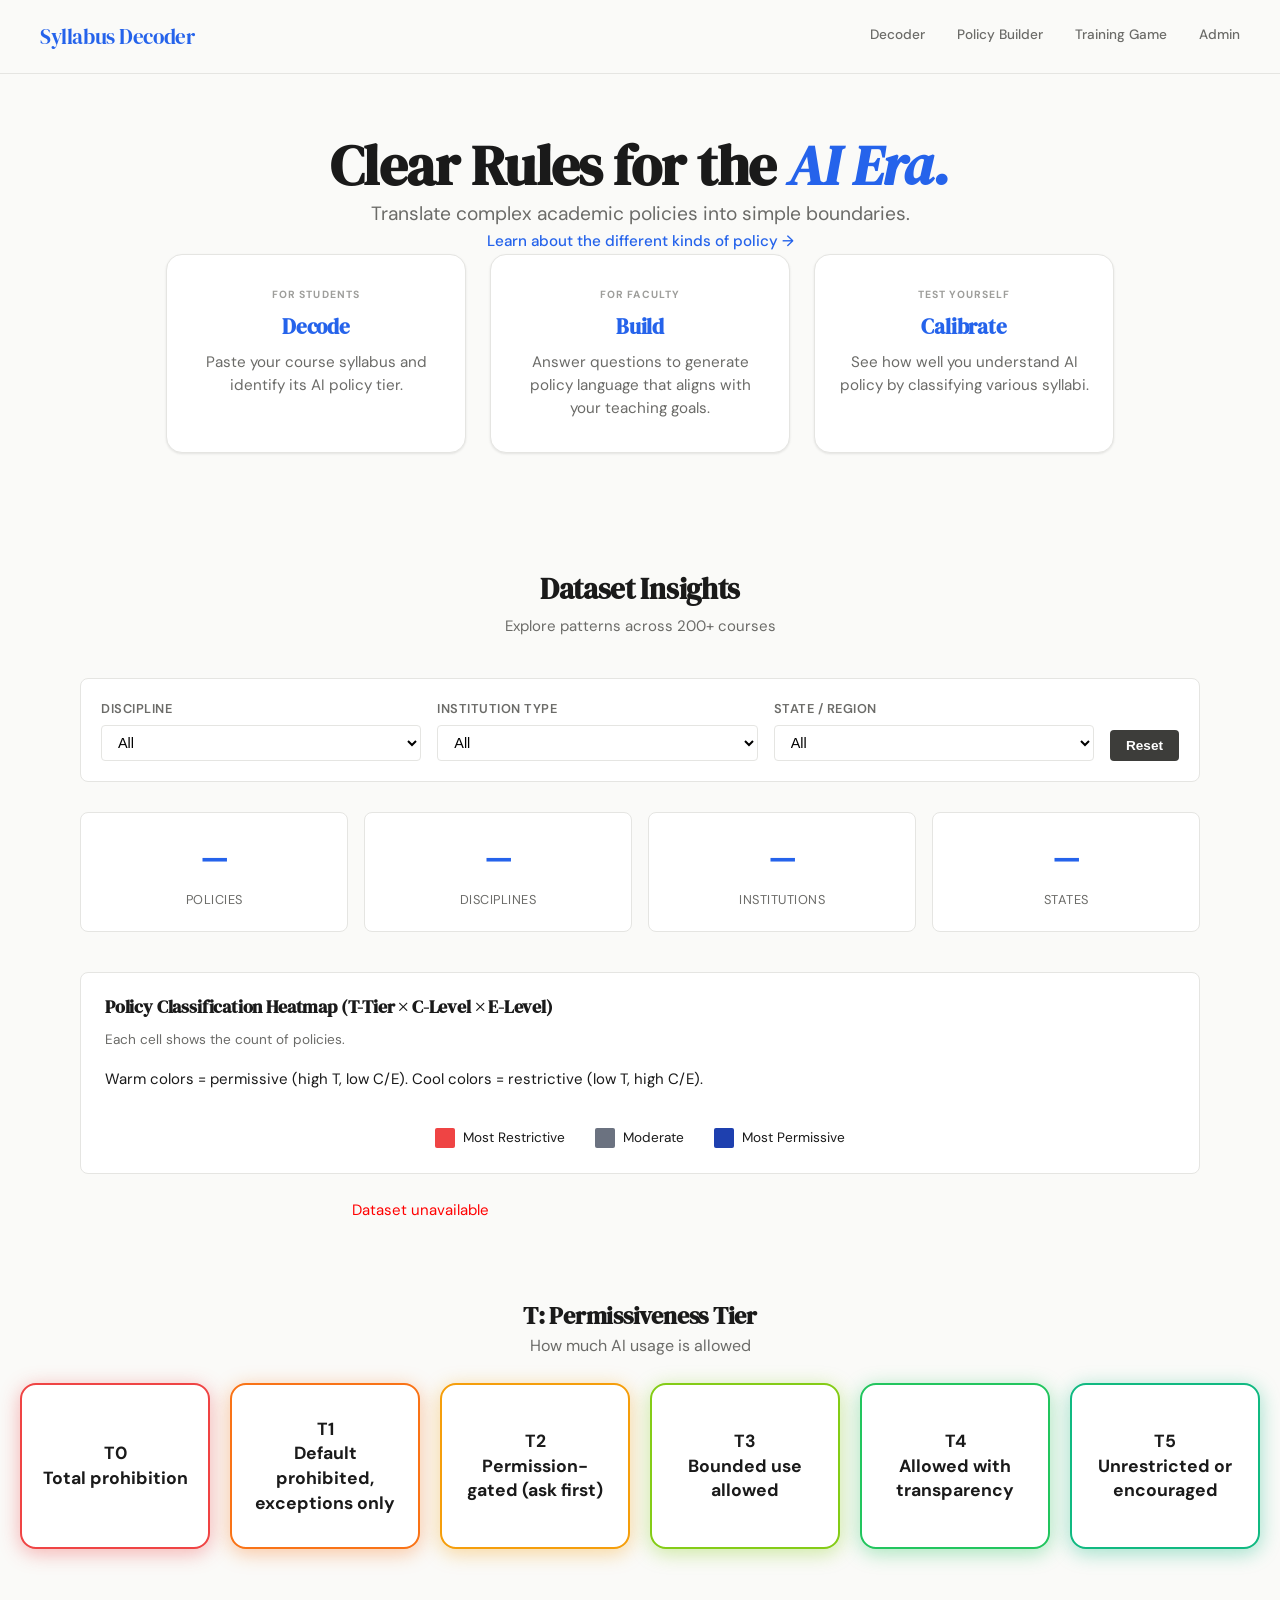
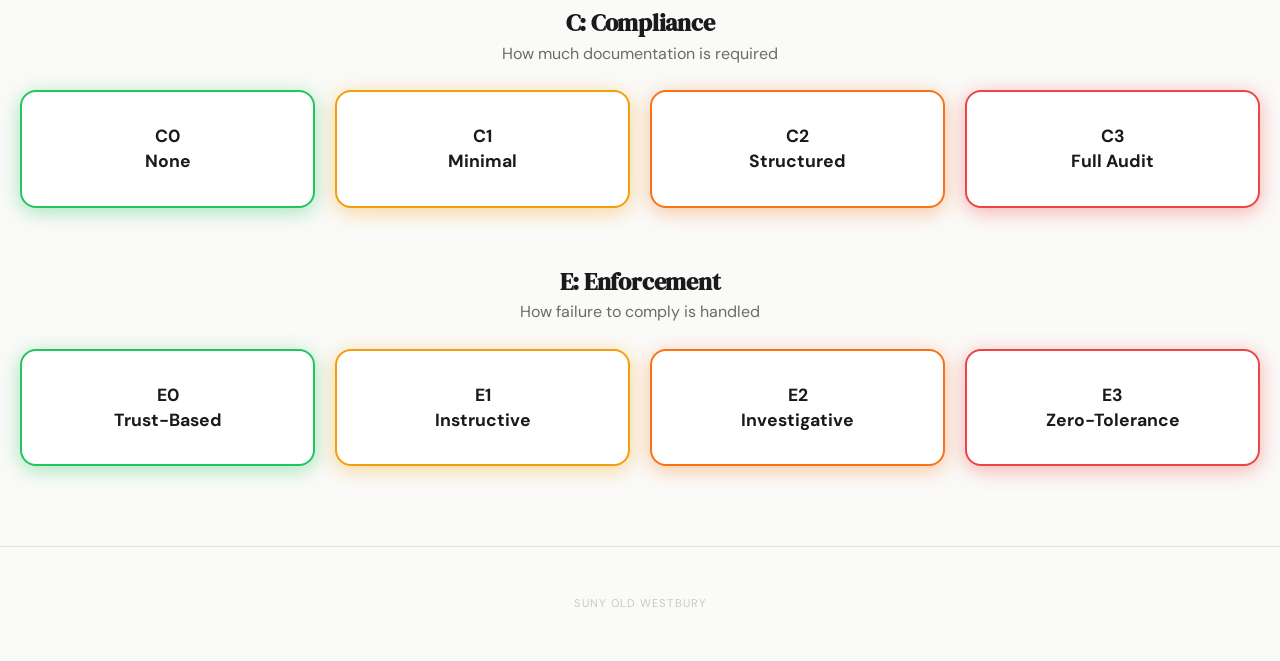
==== commit 0788039f: "Update index.html" ====
--- a/templates/index.html
+++ b/templates/index.html
@@ -245,12 +245,12 @@
             <h3>Decode</h3>
             <p class="nav-card__description">Paste your course syllabus and identify its AI policy tier.</p>
         </a>
-        <a href="/builder" class="nav-card">
+        <a href="/buildsyllabus" class="nav-card">
             <span class="nav-card__label">For Faculty</span>
             <h3>Build</h3>
             <p class="nav-card__description">Answer questions to generate policy language that aligns with your teaching goals.</p>
         </a>
-        <a href="/calibrate" class="nav-card">
+        <a href="/traininggame" class="nav-card">
             <span class="nav-card__label">Test Yourself</span>
             <h3>Calibrate</h3>
             <p class="nav-card__description">See how well you understand AI policy by classifying various syllabi.</p>
@@ -262,7 +262,7 @@
   <section class="dashboard-section">
     <div class="dashboard-header">
       <h2>Dataset Insights</h2>
-      <p style="text-align:center">Explore patterns across 200+ courses</p>
+      <p class="dashboard-subtitle">Explore patterns across 200+ courses</p>
     </div>
 
     <!-- Filters -->
@@ -345,7 +345,7 @@
     
     <div class="guide-row-header">
         <h3>T: Permissiveness Tier</h3>
-        <p style="text-align:center">How much AI usage is allowed</p>
+        <p class="dashboard-subtitle">How much AI usage is allowed</p>
     </div>
     <div class="glow-card-row row-6" id="row-t" onclick="toggleRow('row-t')">
         <div class="glow-card" style="--glow-color: rgba(239, 68, 68, 0.4); --border-color: #ef4444;">
@@ -376,7 +376,7 @@
 
     <div class="guide-row-header">
         <h3>C: Compliance</h3>
-        <p style="text-align:center">How much documentation is required</p>
+        <p class="dashboard-subtitle">How much documentation is required</p>
     </div>
     <div class="glow-card-row row-4" id="row-c" onclick="toggleRow('row-c')">
         <div class="glow-card" style="--glow-color: rgba(34, 197, 94, 0.4); --border-color: #22c55e;">
@@ -399,7 +399,7 @@
 
     <div class="guide-row-header">
         <h3>E: Enforcement</h3>
-        <p style="text-align:center">How failure to comply is handled</p>
+        <p class="dashboard-subtitle">How failure to comply is handled</p>
     </div>
     <div class="glow-card-row row-4" id="row-e" onclick="toggleRow('row-e')">
         <div class="glow-card" style="--glow-color: rgba(34, 197, 94, 0.4); --border-color: #22c55e;">
--- a/static/style.css
+++ b/static/style.css
@@ -1086,11 +1086,42 @@
   line-height: 1.5;
 }
 
+.dashboard-subtitle {
+  text-align: center;
+  max-width: 100% !important;
+}
+
 /* GAME PAGE */
+.game-header {
+  text-align: center;
+  background: var(--surface);
+  padding: var(--space-6) var(--space-6) var(--space-4);
+  border-bottom: 1px solid var(--border);
+}
+
+.game-header h1 {
+  margin: 0 0 var(--space-2) 0;
+  font-size: clamp(1.5rem, 3vw, 2rem);
+}
+
+.game-description {
+  max-width: 800px;
+  margin: 0 auto;
+  font-size: clamp(0.8rem, 1.5vw, 0.9rem);
+  color: var(--ink-3);
+  line-height: 1.5;
+}
+
 .game-container {
-  max-width: 600px;
-  margin: var(--space-10) auto;
-  padding: 0 var(--space-6) var(--space-16);
+  display: grid;
+  grid-template-columns: 1fr 1fr;
+  gap: var(--space-6);
+  max-width: 1200px;
+  margin: var(--space-6) auto;
+  padding: 0 var(--space-6) var(--space-8);
+  align-items: start;
+  height: calc(100vh - 250px);
+  min-height: 450px;
 }
 
 .fragment-card {
@@ -1098,13 +1129,17 @@
   border: 1.5px solid var(--border);
   border-radius: var(--r-lg);
   padding: var(--space-8);
-  margin-bottom: var(--space-8);
   box-shadow: var(--shadow-sm);
+  display: flex;
+  flex-direction: column;
+  height: fit-content;
+  position: sticky;
+  top: var(--space-6);
 }
 
 .fragment-id {
   display: inline-block;
-  font-size: 0.7rem;
+  font-size: clamp(0.6rem, 1.5vw, 0.7rem);
   font-weight: 700;
   letter-spacing: 0.1em;
   text-transform: uppercase;
@@ -1115,18 +1150,26 @@
 .fragment-card blockquote {
   font-family: 'Georgia', serif;
   font-style: italic;
-  font-size: 1.05rem;
+  font-size: clamp(0.9rem, 2vw, 1.05rem);
   color: var(--ink);
   line-height: 1.8;
   border-left: 4px solid var(--blue);
   padding-left: var(--space-4);
   margin: 0;
+  overflow-y: auto;
+  max-height: 400px;
 }
 
 .quiz-form {
   display: flex;
   flex-direction: column;
   gap: var(--space-6);
+  background: var(--surface);
+  border: 1.5px solid var(--border);
+  border-radius: var(--r-lg);
+  padding: var(--space-8);
+  box-shadow: var(--shadow-sm);
+  height: fit-content;
 }
 
 .input-group {
@@ -1136,7 +1179,7 @@
 }
 
 .input-group label {
-  font-size: 0.8rem;
+  font-size: clamp(0.7rem, 1.5vw, 0.8rem);
   font-weight: 700;
   letter-spacing: 0.08em;
   text-transform: uppercase;
@@ -1145,7 +1188,7 @@
 
 .input-group select {
   font-family: var(--font-body);
-  font-size: 0.95rem;
+  font-size: clamp(0.85rem, 1.5vw, 0.95rem);
   padding: 12px 16px;
   border: 1.5px solid var(--border);
   border-radius: var(--r-lg);
@@ -1164,6 +1207,26 @@
   border-color: var(--blue);
   background-color: var(--surface);
   outline: none;
+}
+
+@media (max-width: 1024px) {
+  .game-container {
+    grid-template-columns: 1fr;
+    height: auto;
+    min-height: auto;
+    gap: var(--space-6);
+  }
+
+  .fragment-card {
+    position: relative;
+    top: 0;
+    max-height: 300px;
+  }
+
+  .fragment-card blockquote {
+    max-height: 250px;
+    font-size: clamp(0.85rem, 2vw, 0.95rem);
+  }
 }
 
 /* FOOTER */
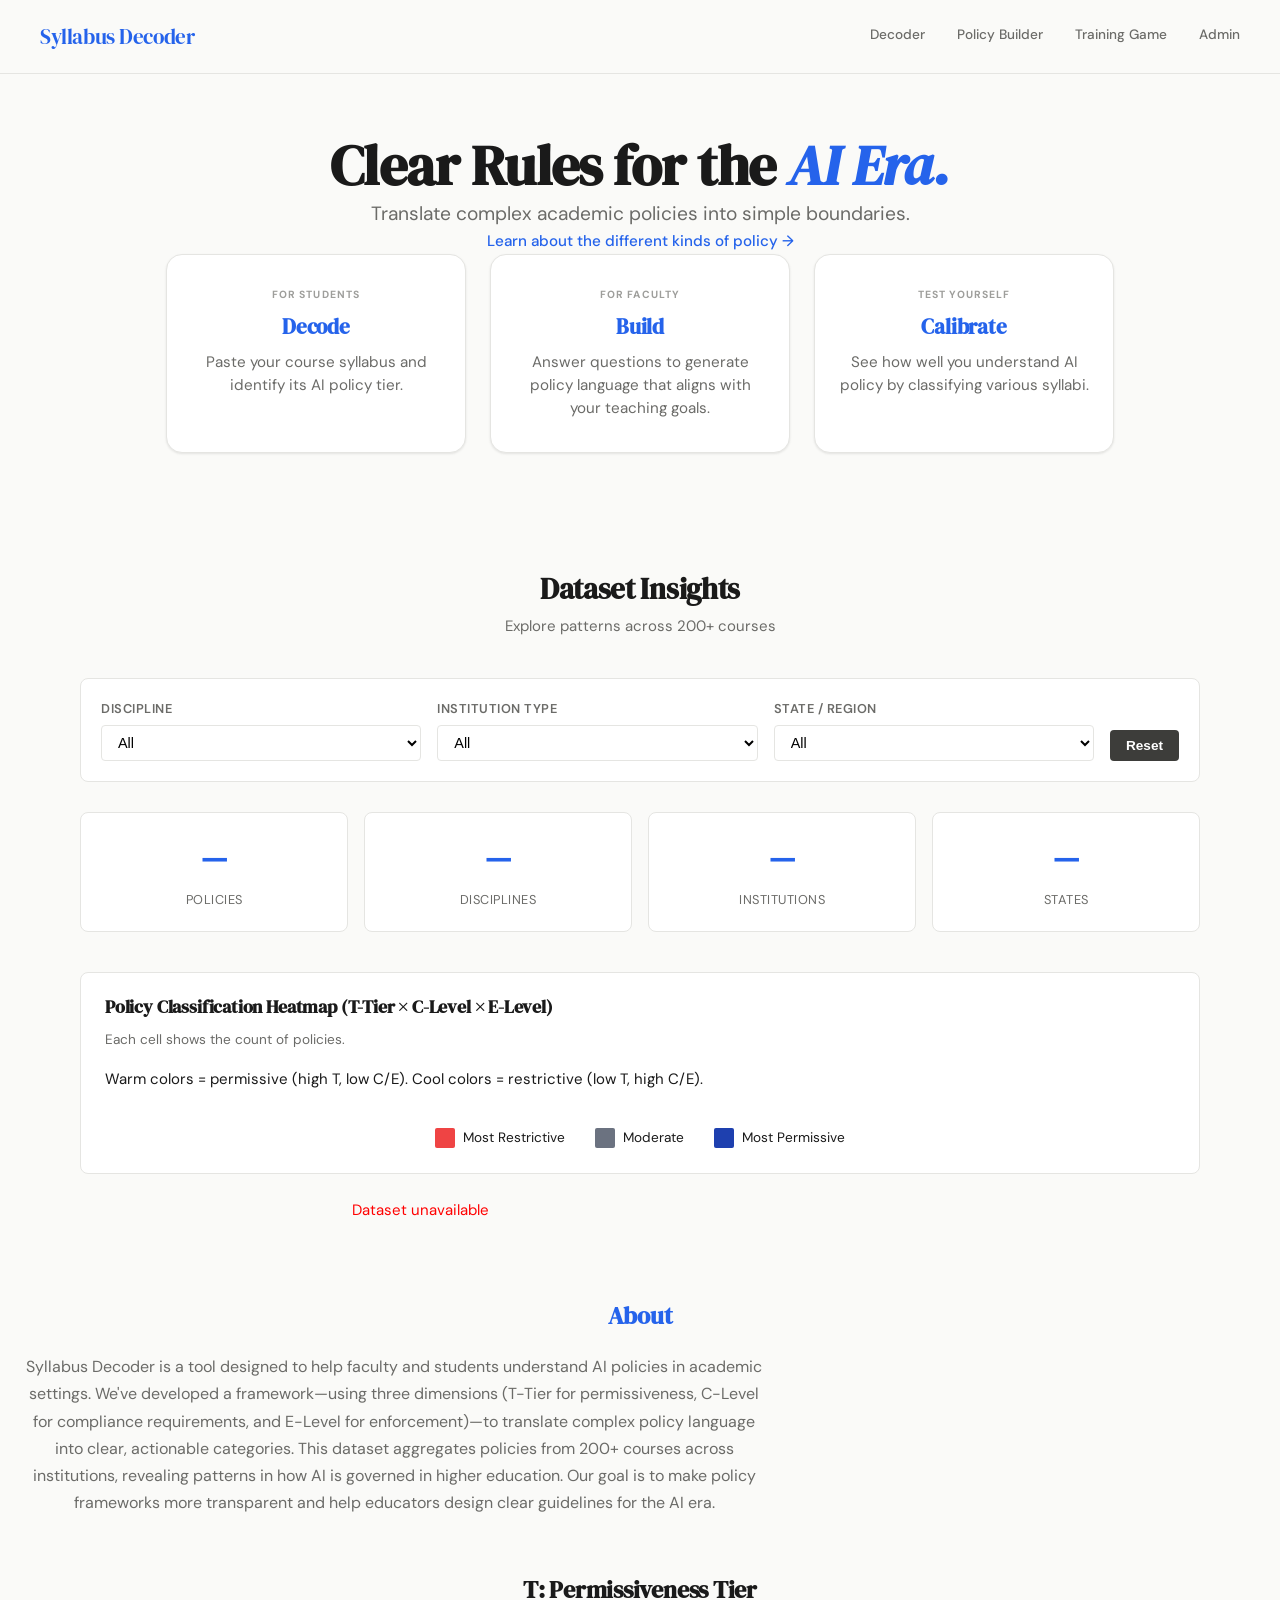
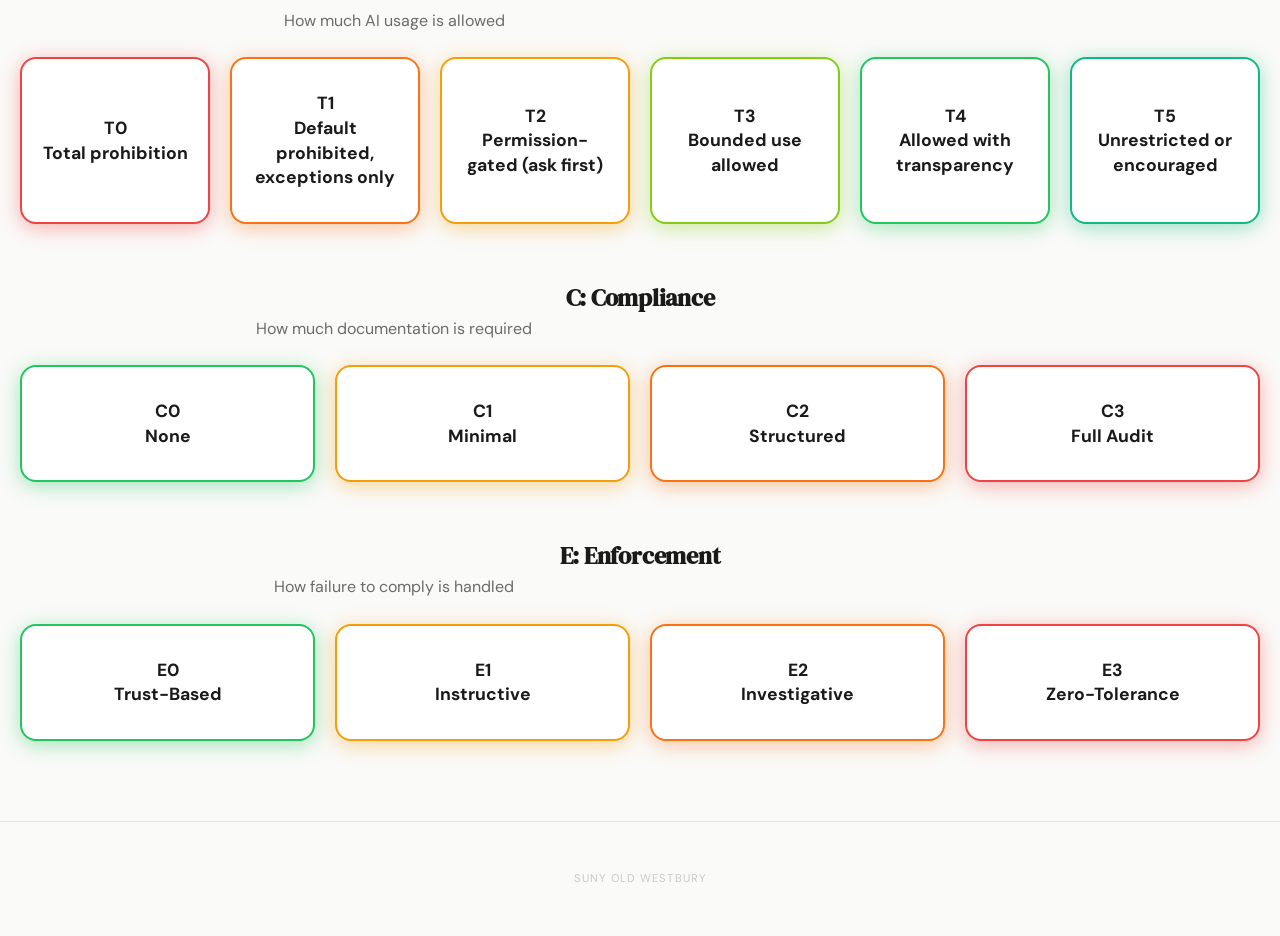
==== commit ae1be545: "Update index.html" ====
--- a/templates/index.html
+++ b/templates/index.html
@@ -187,8 +187,8 @@
         box-shadow: inset 0 0 0 2px rgba(255,255,255,0.5);
       }
       
-      /* Color scale: cold (low T/high E/C) to warm (high T/low E/C) */
-      .cell-warm-5 { background: #ef4444; } /* coldest: T0-T1 or E2 or C3 */
+      /* Color scale: warm (low T/high E/C) to cool (high T/low E/C) */
+      .cell-warm-5 { background: #ef4444; } /* Warmest: T0-T1 or E2 or C3 */
       .cell-warm-4 { background: #f97316; }
       .cell-warm-3 { background: #eab308; }
       .cell-warm-2 { background: #84cc16; }
@@ -198,7 +198,7 @@
       .cell-cool-2 { background: #0284c7; }
       .cell-cool-3 { background: #4f46e5; }
       .cell-cool-4 { background: #6366f1; }
-      .cell-cool-5 { background: #1e40af; } /* warmest: T4-T5 or E0 or C0 */
+      .cell-cool-5 { background: #1e40af; } /* Coolest: T4-T5 or E0 or C0 */
       
       .legend {
         display: flex;
@@ -245,12 +245,12 @@
             <h3>Decode</h3>
             <p class="nav-card__description">Paste your course syllabus and identify its AI policy tier.</p>
         </a>
-        <a href="/buildsyllabus" class="nav-card">
+        <a href="/builder" class="nav-card">
             <span class="nav-card__label">For Faculty</span>
             <h3>Build</h3>
             <p class="nav-card__description">Answer questions to generate policy language that aligns with your teaching goals.</p>
         </a>
-        <a href="/traininggame" class="nav-card">
+        <a href="/calibrate" class="nav-card">
             <span class="nav-card__label">Test Yourself</span>
             <h3>Calibrate</h3>
             <p class="nav-card__description">See how well you understand AI policy by classifying various syllabi.</p>
@@ -343,9 +343,14 @@
 
   <section id="policy-guide" class="dashboard-section" style="max-width: 1300px; margin: 80px auto; padding: 0 20px;">
     
+    <div class="guide-row-header" id="about">
+        <h3><a href="#about" class="about-link">About</a></h3>
+        <p style="text-align:center; font-size: 1rem; color: var(--ink-3); line-height: 1.7; margin-top: var(--space-6);">Syllabus Decoder is a tool designed to help faculty and students understand AI policies in academic settings. We've developed a framework—using three dimensions (T-Tier for permissiveness, C-Level for compliance requirements, and E-Level for enforcement)—to translate complex policy language into clear, actionable categories. This dataset aggregates policies from 200+ courses across institutions, revealing patterns in how AI is governed in higher education. Our goal is to make policy frameworks more transparent and help educators design clear guidelines for the AI era.</p>
+    </div>
+
     <div class="guide-row-header">
         <h3>T: Permissiveness Tier</h3>
-        <p class="dashboard-subtitle">How much AI usage is allowed</p>
+        <p style="text-align:center">How much AI usage is allowed</p>
     </div>
     <div class="glow-card-row row-6" id="row-t" onclick="toggleRow('row-t')">
         <div class="glow-card" style="--glow-color: rgba(239, 68, 68, 0.4); --border-color: #ef4444;">
@@ -376,7 +381,7 @@
 
     <div class="guide-row-header">
         <h3>C: Compliance</h3>
-        <p class="dashboard-subtitle">How much documentation is required</p>
+        <p style="text-align:center">How much documentation is required</p>
     </div>
     <div class="glow-card-row row-4" id="row-c" onclick="toggleRow('row-c')">
         <div class="glow-card" style="--glow-color: rgba(34, 197, 94, 0.4); --border-color: #22c55e;">
@@ -399,7 +404,7 @@
 
     <div class="guide-row-header">
         <h3>E: Enforcement</h3>
-        <p class="dashboard-subtitle">How failure to comply is handled</p>
+        <p style="text-align:center">How failure to comply is handled</p>
     </div>
     <div class="glow-card-row row-4" id="row-e" onclick="toggleRow('row-e')">
         <div class="glow-card" style="--glow-color: rgba(34, 197, 94, 0.4); --border-color: #22c55e;">
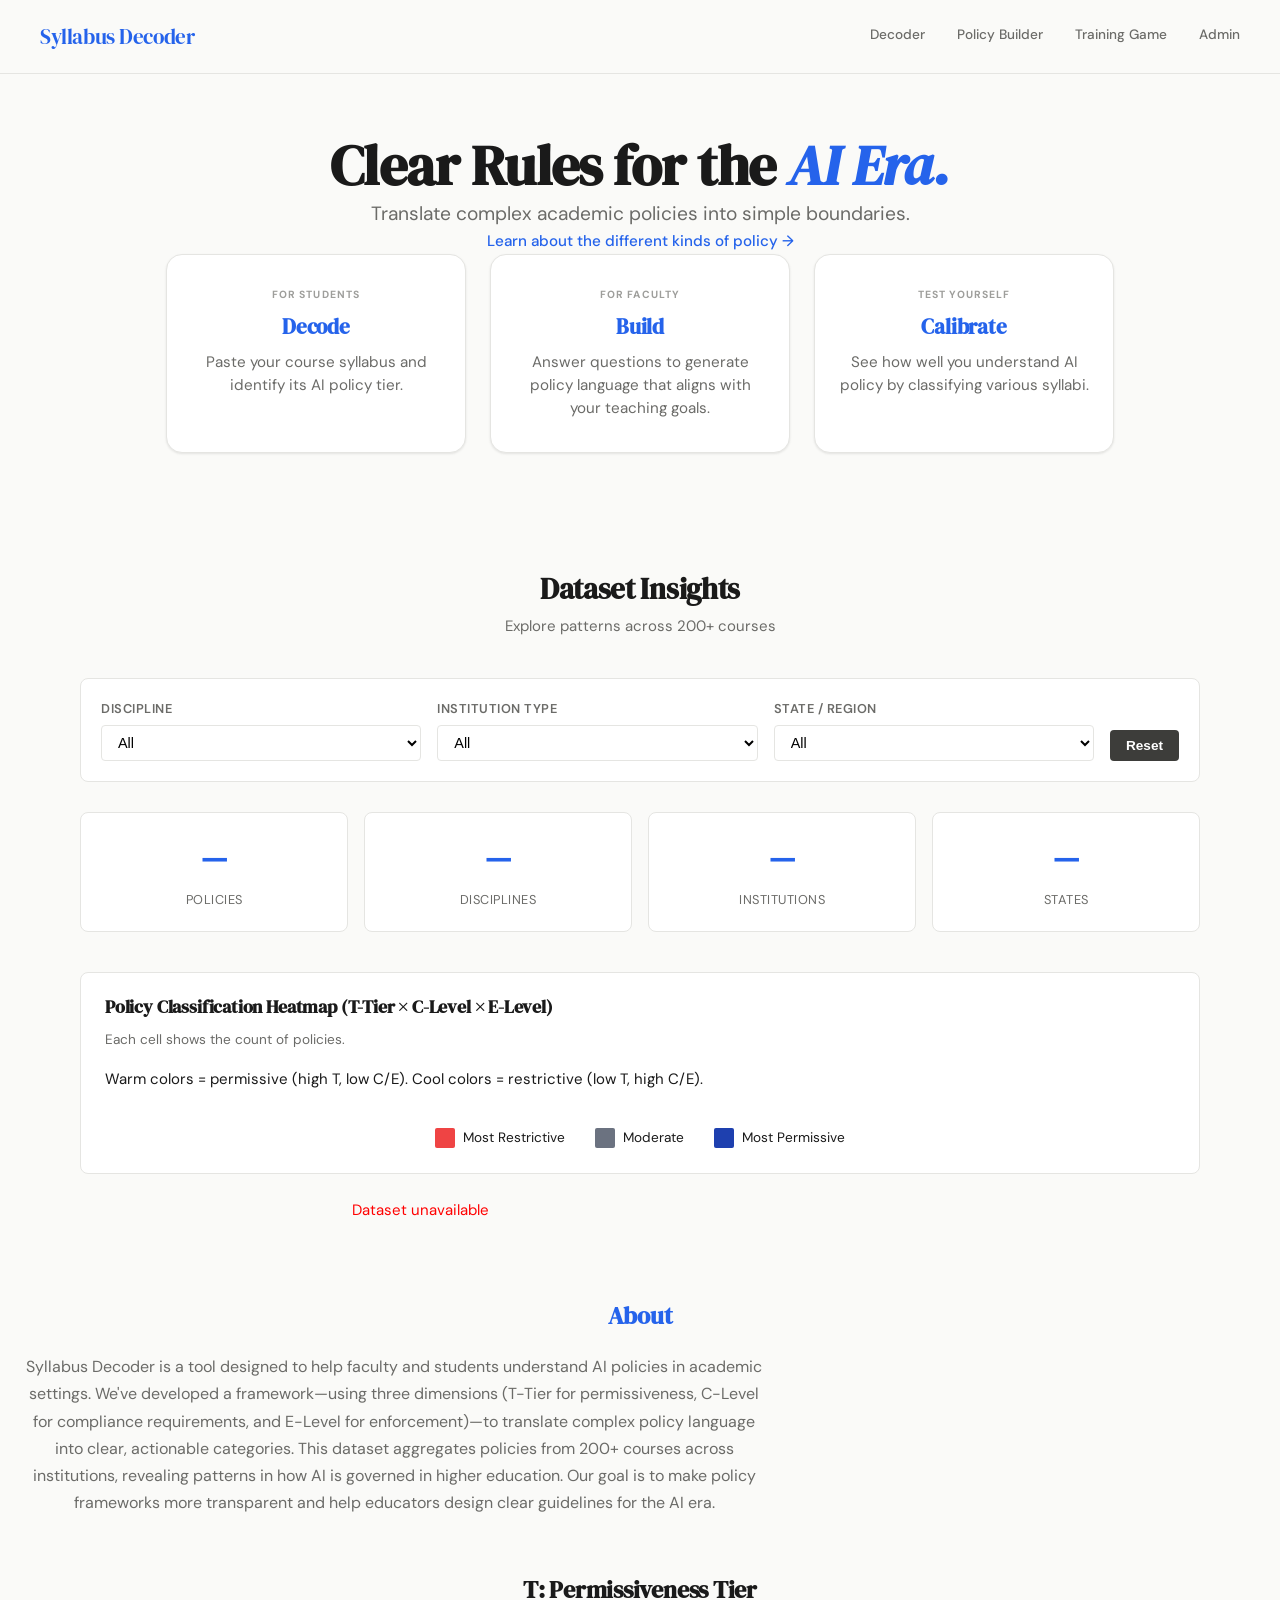
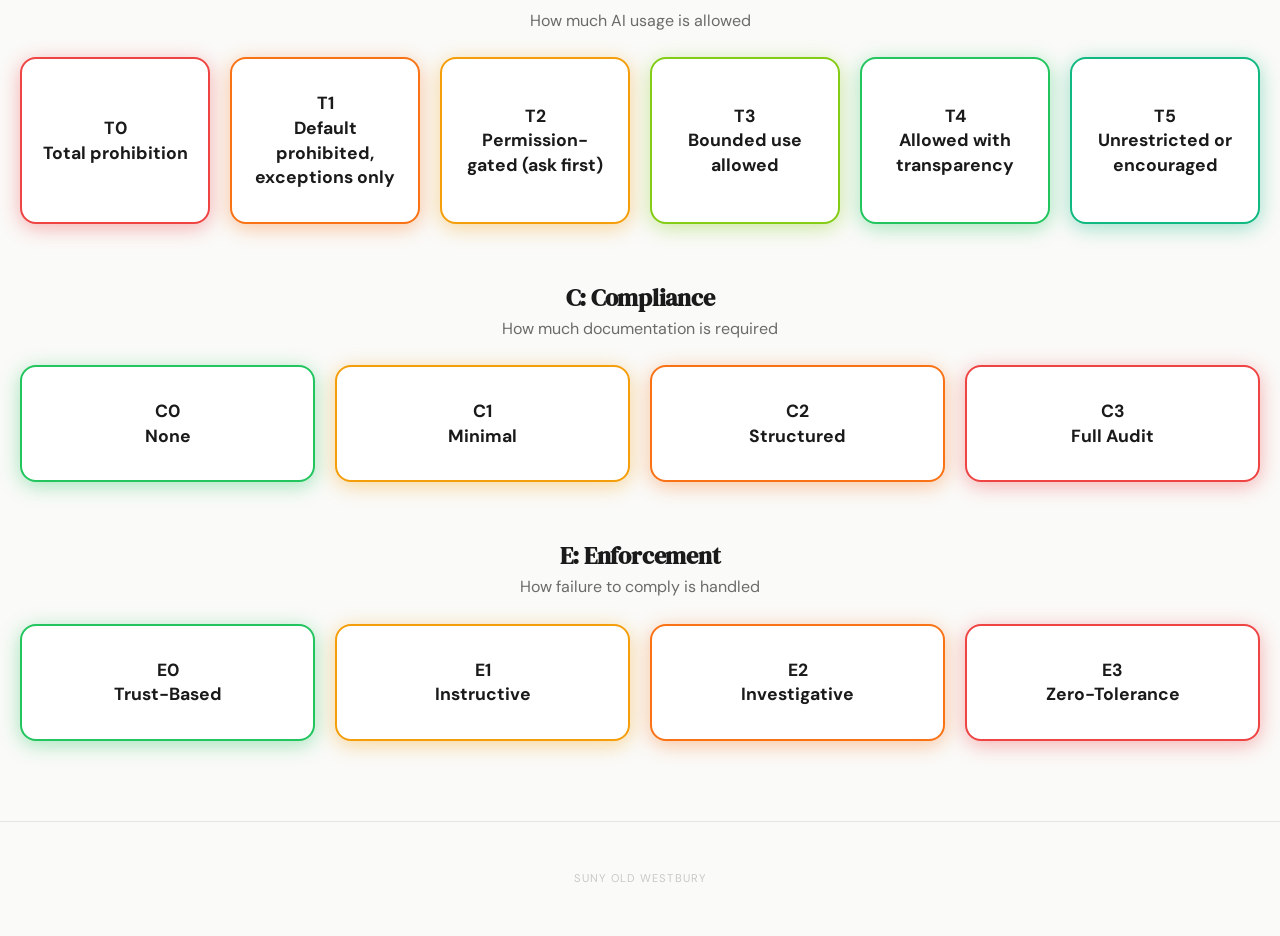
==== commit 5cc169b6: "Replace paragraph styles with dashboard subtitles" ====
--- a/templates/index.html
+++ b/templates/index.html
@@ -350,7 +350,7 @@
 
     <div class="guide-row-header">
         <h3>T: Permissiveness Tier</h3>
-        <p style="text-align:center">How much AI usage is allowed</p>
+        <p class="dashboard-subtitle">How much AI usage is allowed</p>
     </div>
     <div class="glow-card-row row-6" id="row-t" onclick="toggleRow('row-t')">
         <div class="glow-card" style="--glow-color: rgba(239, 68, 68, 0.4); --border-color: #ef4444;">
@@ -381,7 +381,7 @@
 
     <div class="guide-row-header">
         <h3>C: Compliance</h3>
-        <p style="text-align:center">How much documentation is required</p>
+        <p class="dashboard-subtitle">How much documentation is required</p>
     </div>
     <div class="glow-card-row row-4" id="row-c" onclick="toggleRow('row-c')">
         <div class="glow-card" style="--glow-color: rgba(34, 197, 94, 0.4); --border-color: #22c55e;">
@@ -404,7 +404,7 @@
 
     <div class="guide-row-header">
         <h3>E: Enforcement</h3>
-        <p style="text-align:center">How failure to comply is handled</p>
+        <p class="dashboard-subtitle">How failure to comply is handled</p>
     </div>
     <div class="glow-card-row row-4" id="row-e" onclick="toggleRow('row-e')">
         <div class="glow-card" style="--glow-color: rgba(34, 197, 94, 0.4); --border-color: #22c55e;">
--- a/static/style.css
+++ b/static/style.css
@@ -1,5 +1,3 @@
-
-
 @import url('https://fonts.googleapis.com/css2?family=DM+Sans:ital,opsz,wght@0,9..40,300;0,9..40,400;0,9..40,500;0,9..40,600;0,9..40,700;1,9..40,400&family=DM+Serif+Display:ital@0;1&display=swap');
 
 
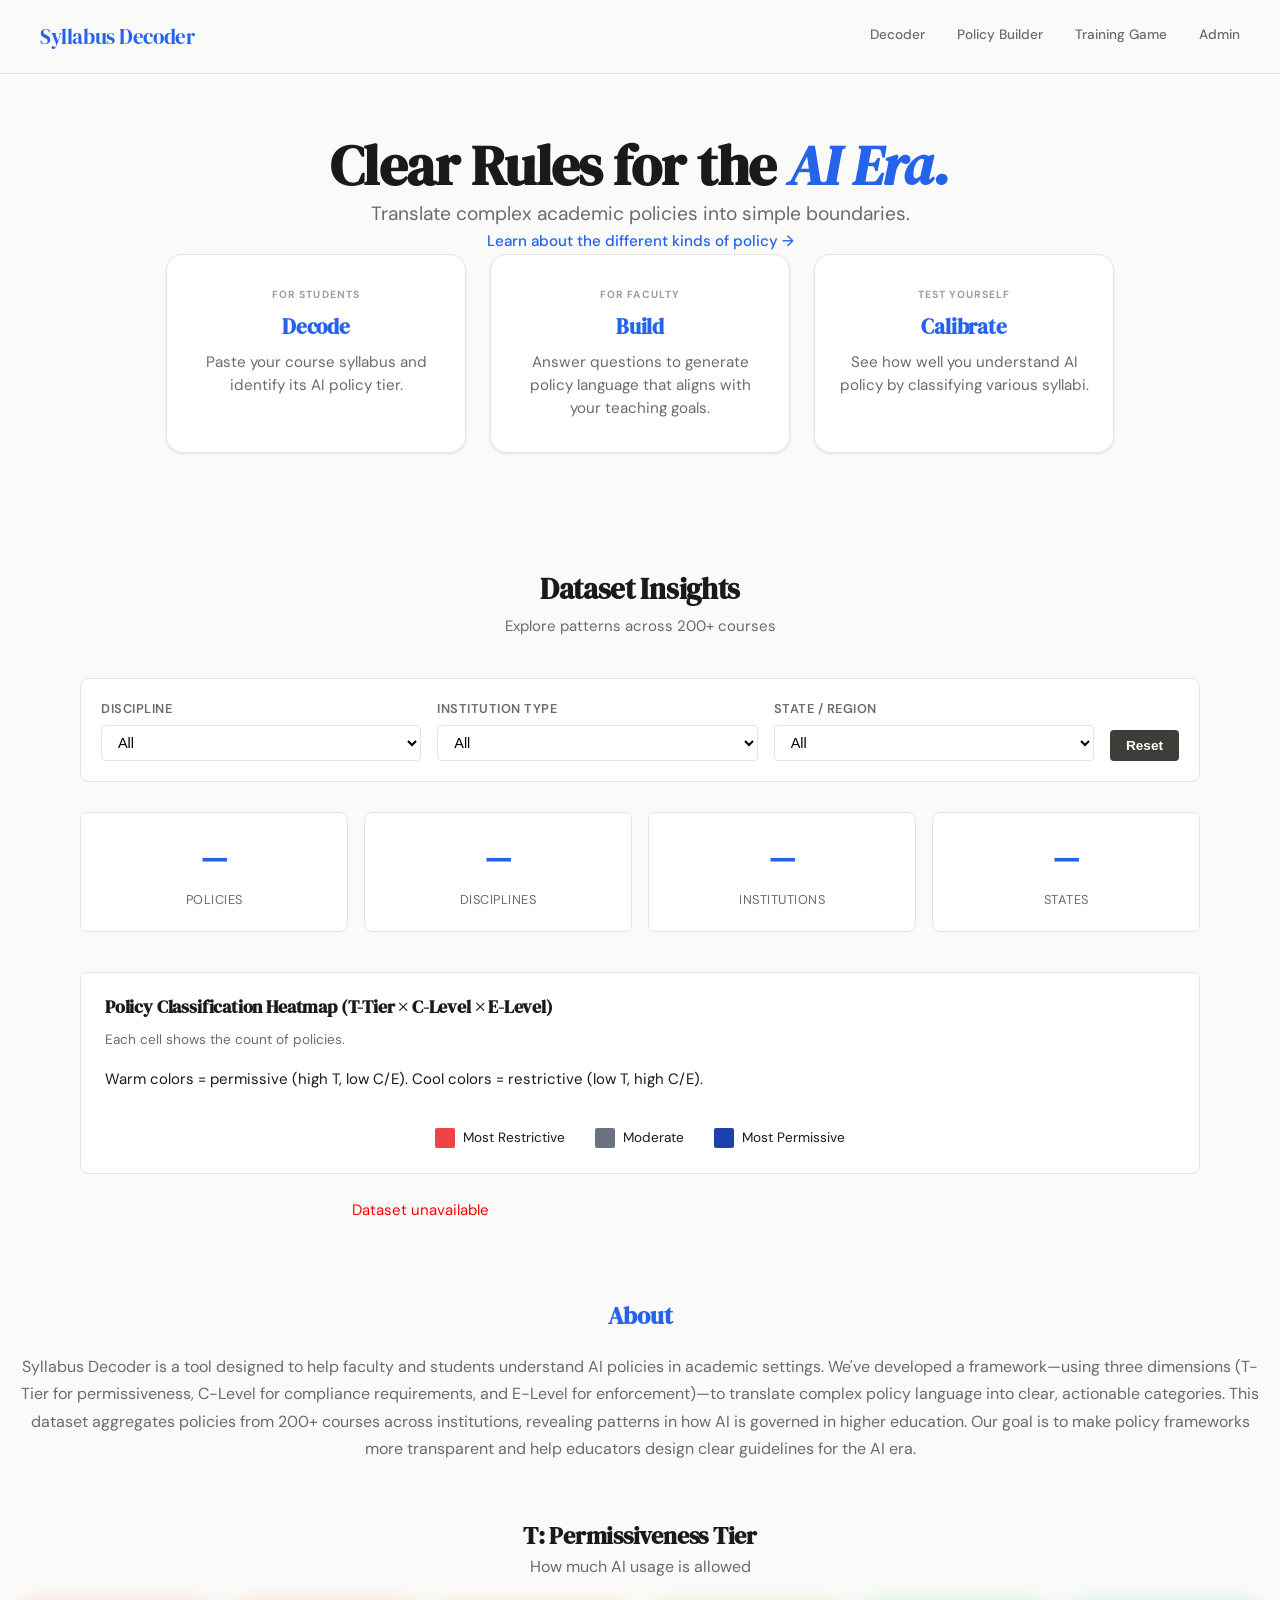
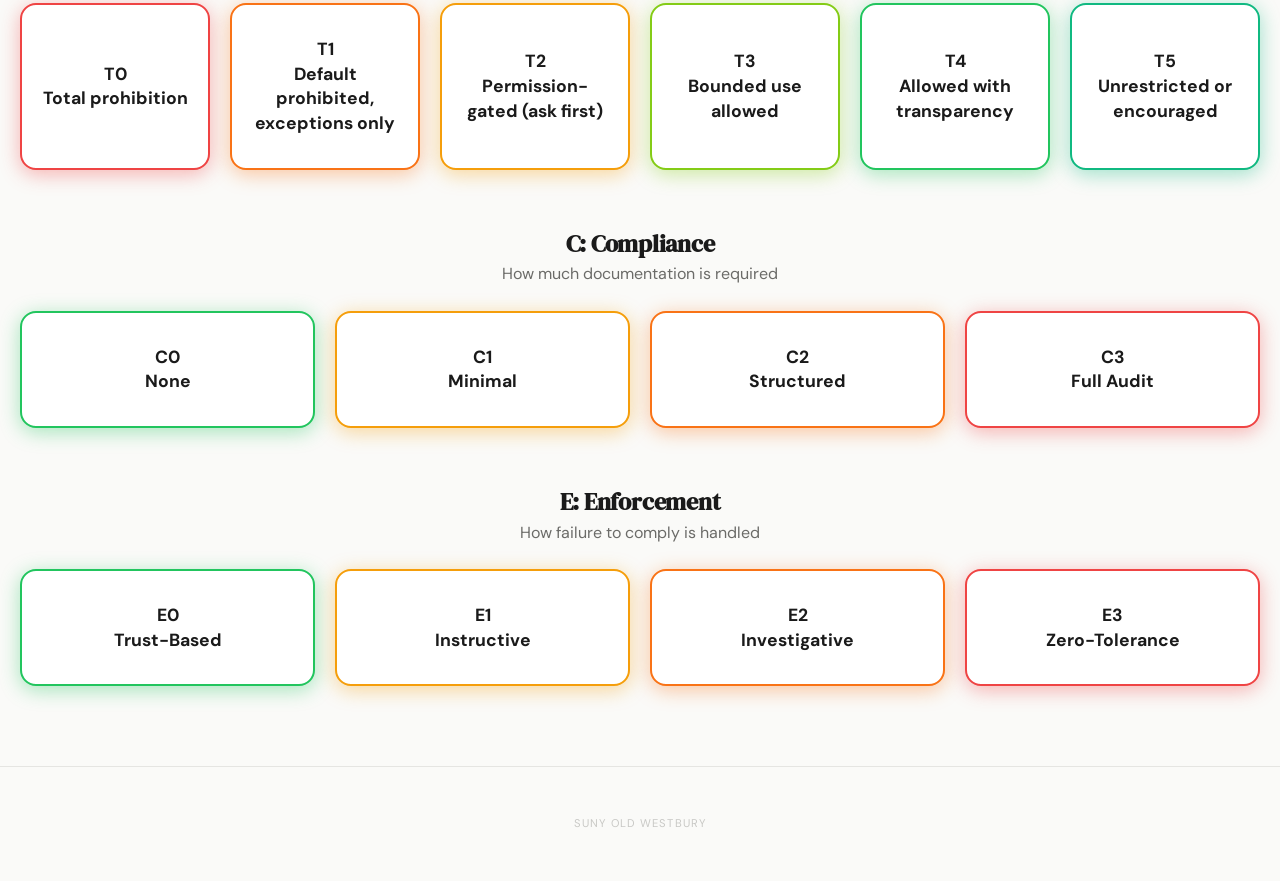
==== commit 12939012: "Update index.html" ====
--- a/templates/index.html
+++ b/templates/index.html
@@ -345,7 +345,7 @@
     
     <div class="guide-row-header" id="about">
         <h3><a href="#about" class="about-link">About</a></h3>
-        <p style="text-align:center; font-size: 1rem; color: var(--ink-3); line-height: 1.7; margin-top: var(--space-6);">Syllabus Decoder is a tool designed to help faculty and students understand AI policies in academic settings. We've developed a framework—using three dimensions (T-Tier for permissiveness, C-Level for compliance requirements, and E-Level for enforcement)—to translate complex policy language into clear, actionable categories. This dataset aggregates policies from 200+ courses across institutions, revealing patterns in how AI is governed in higher education. Our goal is to make policy frameworks more transparent and help educators design clear guidelines for the AI era.</p>
+        <p class="dashboard-subtitle" style="text-align:center; font-size: 1rem; color: var(--ink-3); line-height: 1.7; margin-top: var(--space-6);">Syllabus Decoder is a tool designed to help faculty and students understand AI policies in academic settings. We've developed a framework—using three dimensions (T-Tier for permissiveness, C-Level for compliance requirements, and E-Level for enforcement)—to translate complex policy language into clear, actionable categories. This dataset aggregates policies from 200+ courses across institutions, revealing patterns in how AI is governed in higher education. Our goal is to make policy frameworks more transparent and help educators design clear guidelines for the AI era.</p>
     </div>
 
     <div class="guide-row-header">
